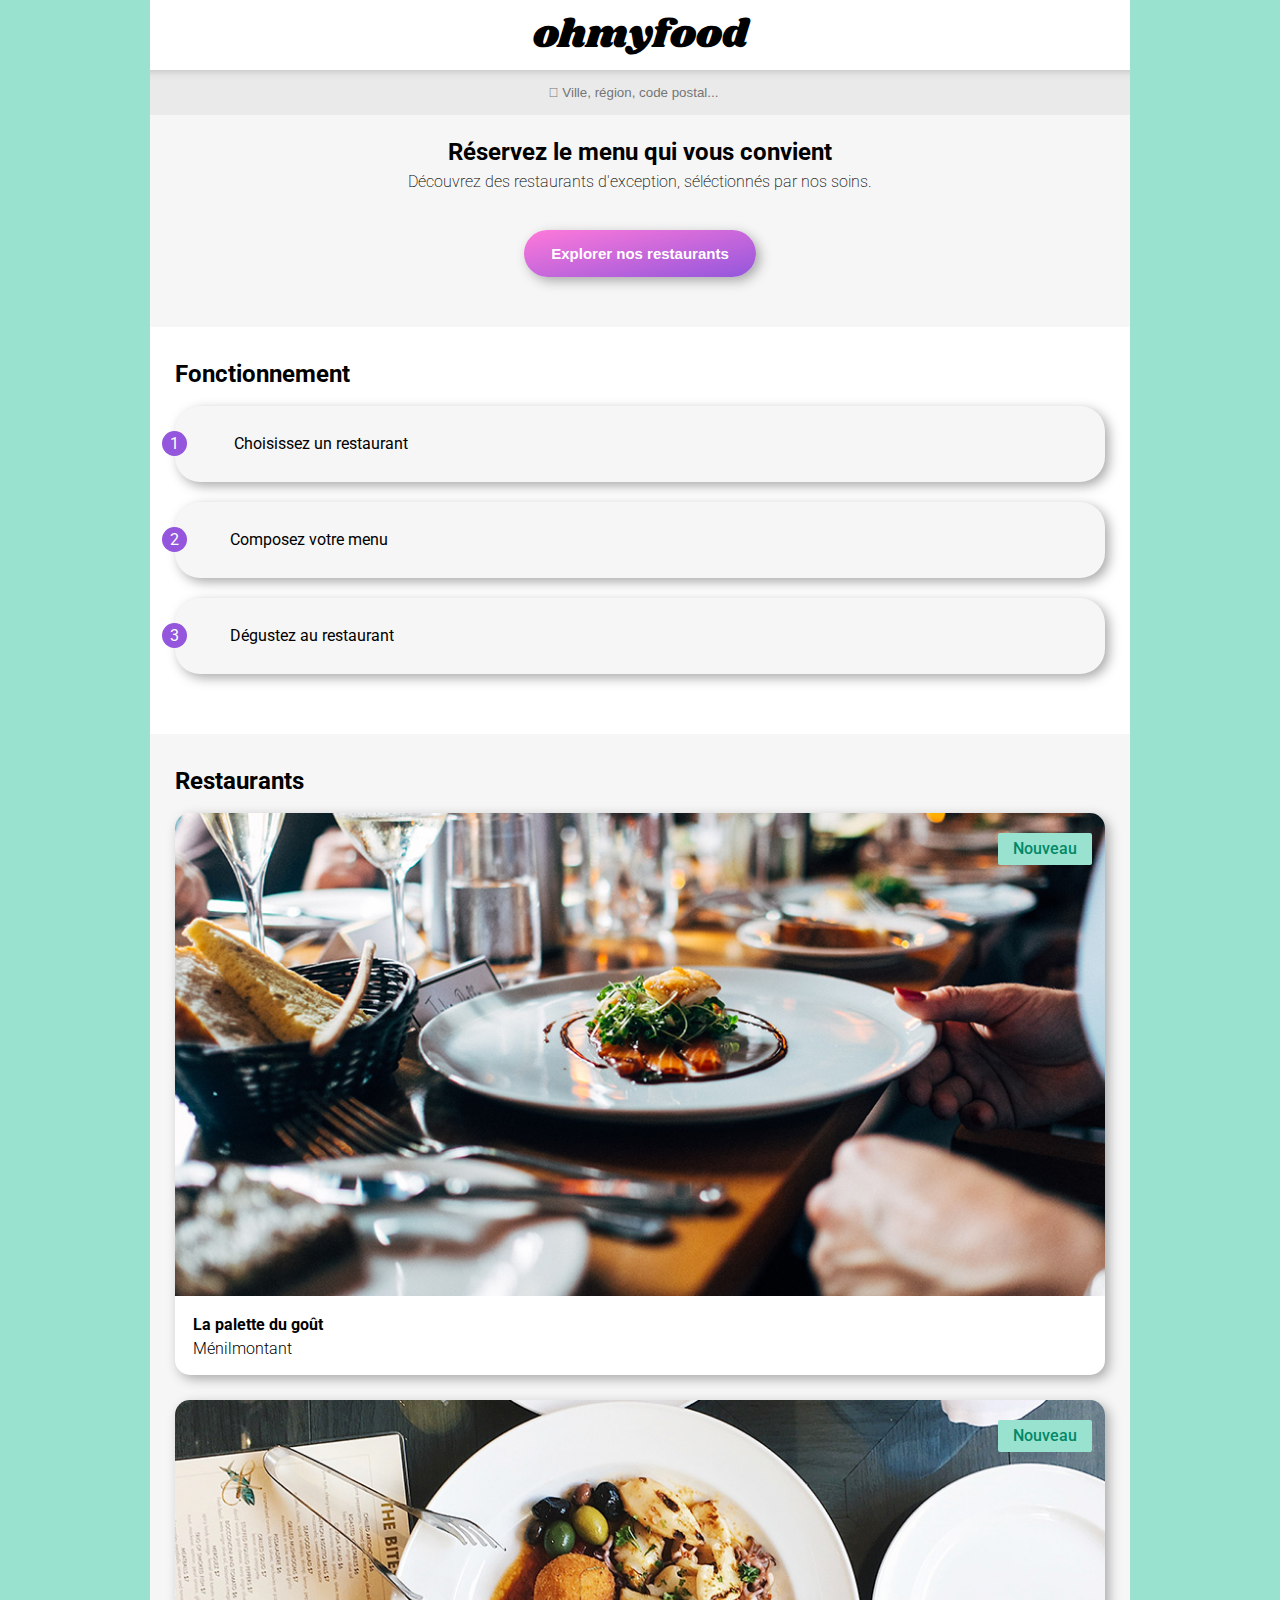
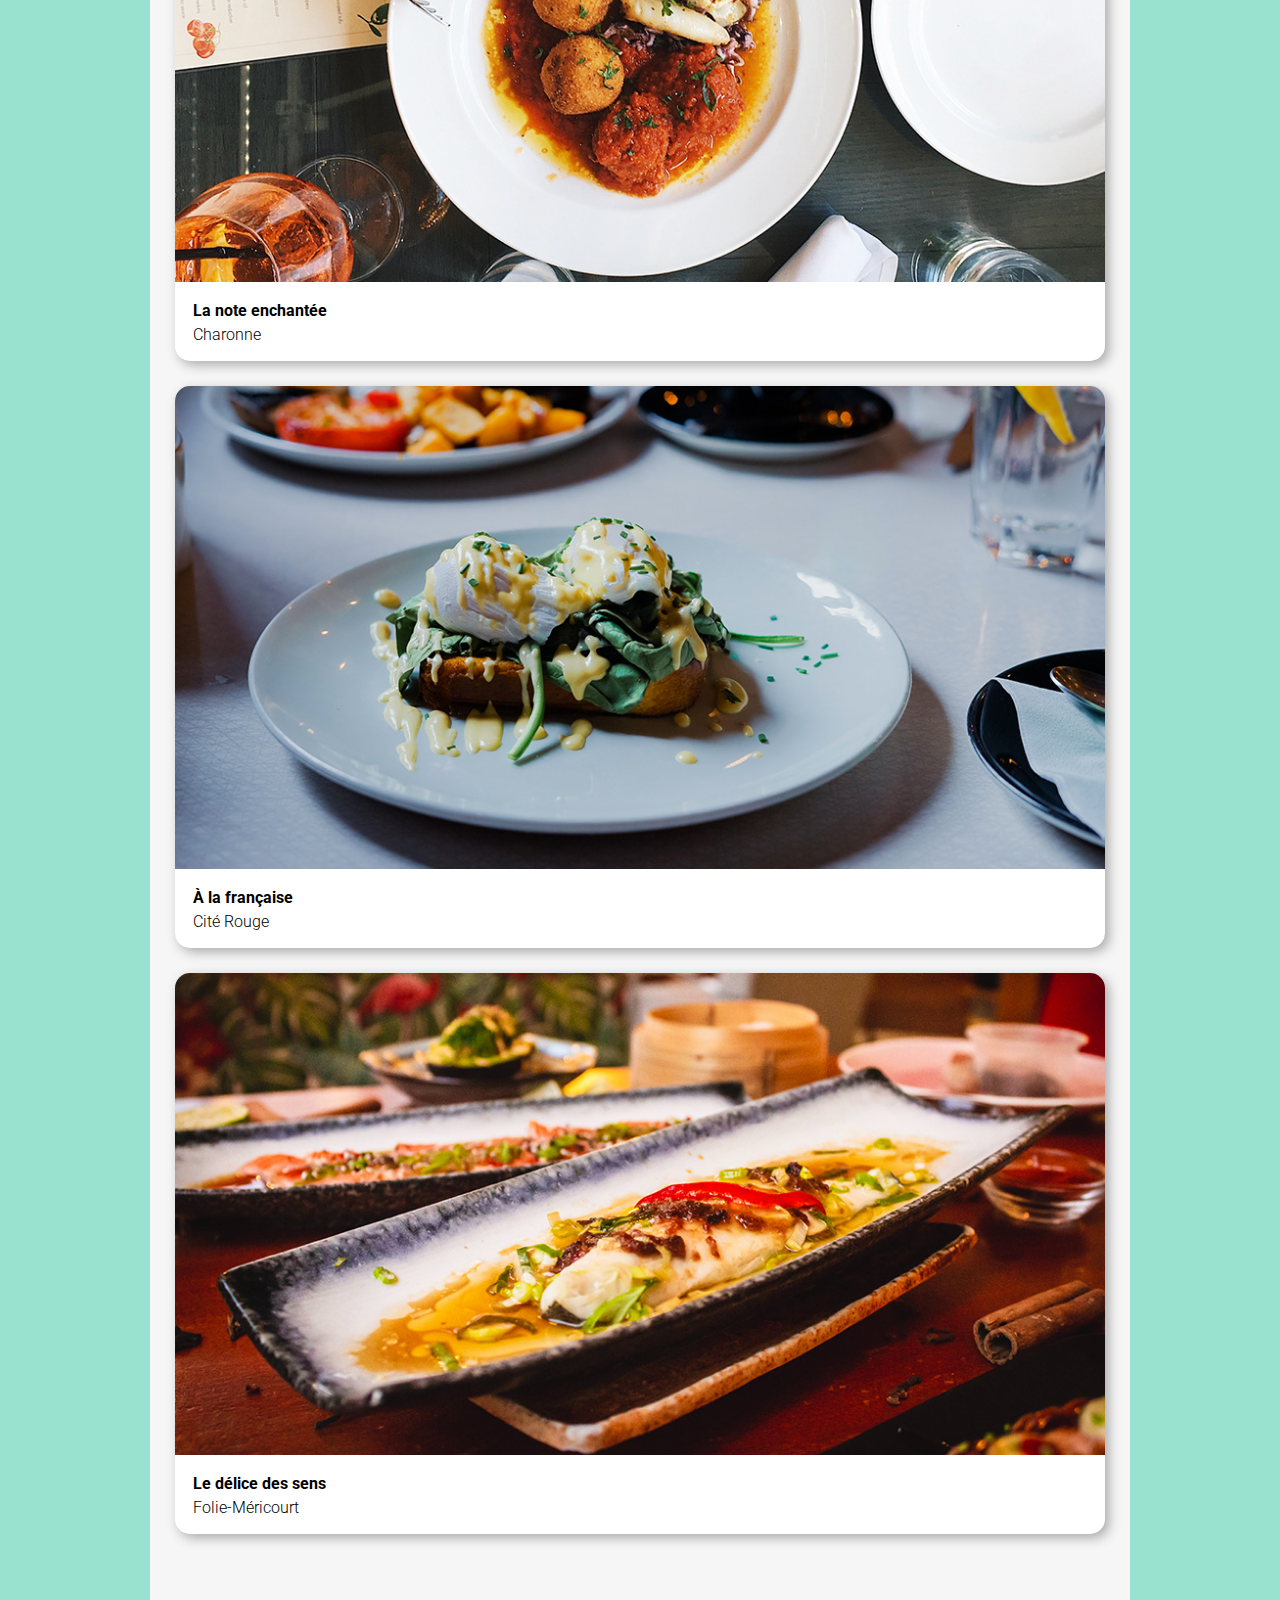
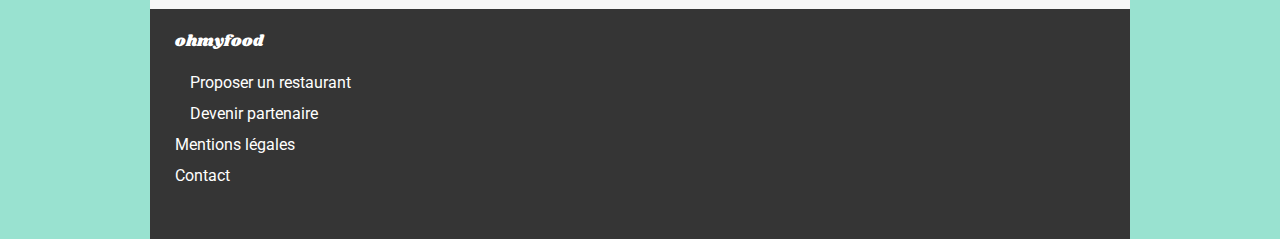
==== index.html @ 33200c00 "2/12/21" ====
<!DOCTYPE html>

<html lang="fr">

<head>
    <meta charset="utf-8" />
    <meta name="viewport" content="width=device-width">

    <title>ohmyfood</title>

    <link rel="stylesheet" href="css/style.css" />
    <link rel="stylesheet" href="css/demo.css" />

    
    <link rel="stylesheet" href="https://use.fontawesome.com/releases/v5.8.1/css/all.css" integrity="sha384-50oBUHEmvpQ+1lW4y57PTFmhCaXp0ML5d60M1M7uH2+nqUivzIebhndOJK28anvf" crossorigin="anonymous">

    <link rel="preconnect" href="https://fonts.googleapis.com">
    <link rel="preconnect" href="https://fonts.gstatic.com" crossorigin>
    <link href="https://fonts.googleapis.com/css2?family=Shrikhand&display=swap" rel="stylesheet">
    <link href="https://fonts.googleapis.com/css2?family=Roboto:ital,wght@0,100;0,300;0,400;0,500;0,700;0,900;1,100;1,300;1,400;1,500;1,700;1,900&family=Shrikhand&display=swap" rel="stylesheet">
</head>

<body>
    <div class="chargement"></div>
    <header>
        <div class="block_titre">
            <h1>ohmyfood</h1>
        </div>
        <div class="input_container">
            <input style="position: relative;
            width: 100%;
            padding-bottom: 15px;
            padding-top: 15px;
            text-align: center;
            border: none;
            background-color: #eaeaea;
            color: #353535;
            outline: 0;
            -webkit-box-shadow: inset 0 12px 13px -20px rgba(0,0,0,0.8);
            -moz-box-shadow: inset 0 12px 16px -20px rgba(0,0,0,0.8);
            box-shadow: inset 0 12px 16px -20px rgba(0,0,0,0.8);"
            class="fas fa-map-marker-alt" type="search" name="search" placeholder="&#xf3c5; Ville, région, code postal...">
        </div>
        <div class="block_resa">
            <h2>Réservez le menu qui vous convient</h2>
            <p>Découvrez des restaurants d'exception, séléctionnés par nos soins.</p>
            <a href="#haut">
                <input type="submit" value="Explorer nos restaurants" class="searchButton">
            </a>
        </div>
    </header>
    <section>
        <h2>Fonctionnement</h2>
        <ul>
            <li> <i class="fas fa-mobile-alt"></i>Choisissez un restaurant</li>
            <li><i class="fas fa-list-ul"></i>Composez votre menu</li>
            <li><i class="fas fa-store"></i>Dégustez au restaurant</li>
        </ul>
    </section>
    <main>
        <div id="haut">
            <h2>Restaurants</h2>
        </div>
        <a href="menu_la_palette_du_gout.html">
            <figure>
                <div class="image">
                    <img src="images/restaurants/la_palette_du_gout.jpg" alt="la palette du goût">
                    <div class="sticker">
                        <p>Nouveau</p>
                    </div>
                </div>
                <figcaption>
                    <div class="nom_resto">
                        <h3>La palette du goût</h3>
                        <p>Ménilmontant</p>
                    </div>
                    <i class="fas fa-heart"></i>
                </figcaption>
            </figure>
        </a>
        <a href="menu_la_note_enchantee.html">
            <figure>
                <div class="image">
                    <img src="images/restaurants/la_note_enchantee.jpg" alt="la noté enchantée">
                    <div class="sticker">
                        <p>Nouveau</p>
                    </div>
                </div>
                <figcaption>
                    <div class="nom_resto">
                        <h3>La note enchantée</h3>
                        <p>Charonne</p>
                    </div>
                    <i class="fas fa-heart"></i>
                </figcaption>
            </figure>
        </a>
        <a href="menu_a_la_francaise.html">
            <figure>
                <img src="images/restaurants/a_la_francaise.jpg" alt="a la francaise">
                <figcaption>
                    <div class="nom_resto">
                        <h3>À la française</h3>
                        <p>Cité Rouge</p>
                    </div>
                    <i class="fas fa-heart"></i>
                </figcaption>
            </figure>
        </a>
        <a href="menu_le_delice_des_sens.html">
            <figure>
                <img src="images/restaurants/le_delice_des_sens.jpg" alt="le délice des sens">
                <figcaption>
                    <div class="nom_resto">
                        <h3>Le délice des sens</h3>
                        <p>Folie-Méricourt</p>
                    </div>
                    <i class="fas fa-heart"></i>
                </figcaption>
            </figure>
        </a>
    </main>
    <footer>
        <h1>ohmyfood</h1>
        <ul>
            <li><a href=""><i class="fas fa-utensils"></i> Proposer un restaurant</a></li>
            <li><a href=""><i class="fas fa-hands-helping"></i> Devenir partenaire</a></li>
            <li><a href="">Mentions légales</a></li>
            <li><a href="mailto:paul.jacobi.edit@gmail.com?subject=ohmyfood&body=on s'est régalé!">Contact</a></li>
        </ul>
    </footer>
</body>
</html>
---- css/style.css ----
html, body, div, span, applet, object, iframe,
h1, h2, h3, h4, h5, h6, p, blockquote, pre,
a, abbr, acronym, address, big, cite, code,
del, dfn, em, img, ins, kbd, q, s, samp,
small, strike, strong, sub, sup, tt, var,
b, u, i, center,
dl, dt, dd, ol, ul, li,
fieldset, form, label, legend,
table, caption, tbody, tfoot, thead, tr, th, td,
article, aside, canvas, details, embed, 
figure, figcaption, footer, header, hgroup, 
menu, nav, output, ruby, section, summary,
time, mark, audio, video {
	margin: 0;
	padding: 0;
	border: 0;
	font-size: 100%;
	font: inherit;
	vertical-align: baseline;
}
/* HTML5 display-role reset for older browsers */
article, aside, details, figcaption, figure, 
footer, header, hgroup, menu, nav, section {
	display: block;
}
body {
	line-height: 1;
}
ol, ul {
	list-style: none;
}
blockquote, q {
	quotes: none;
}
blockquote:before, blockquote:after,
q:before, q:after {
	content: '';
	content: none;
}
table {
	border-collapse: collapse;
	border-spacing: 0;
}

body { 
	background-color: #99E2D0;
	font-family: Roboto;
	margin-left: 150px;
	margin-right: 150px;
}

body header {
	margin-top: 0px;
}

h2 {
	font-family: Roboto;
	font-weight: bold;
}

p {
	font-family: Roboto;
}

header .block_titre {
	font-family: Shrikhand;
	font-size: 40px;
	padding-bottom: 15px;
	background-color: #fff;
	padding-top: 15px;
	display: flex;
	flex-direction: row;
	justify-content: space-around;
	align-items: center;

}

.block_titre i {
	color: #353535;
	font-size: 28px;
}

a {
	text-decoration: none;
	color: black;
}

header .block_resa {
	padding-top: 25px;
	padding-bottom: 25px;
	background-color: #f6f6f6;
}

header .block_resa h2 {
	font-size: 24px;
	padding-bottom: 10px;
}

header .block_resa p {
	font-weight: 200;
	padding-bottom: 15px;
}

.searchButton {
	background-color: #FF79DA;
	background: linear-gradient(to bottom right, #FF79DA, #9356dc);
	border: none;
	border-radius: 25px;
	padding: 15px 27px;
	font-size: 15px;
	color: white;
	box-shadow: 4px 4px 12px #aaa;
	font-weight: bold;
	cursor: pointer;
	margin-top: 25px;
	margin-bottom: 25px;
}

.searchButton:hover {
	filter: brightness(115%);
	box-shadow: 5px 5px 12px rgb(128, 128, 128);
}

section {
	background-color: #fff;
	padding-top: 35px;
	padding-bottom: 40px;
}

section ul {
	list-style-type: none;
	text-align: left;
}

section h2 {
	text-align: left;
	font-size: 24px;
	padding-bottom: 20px;
	margin-left: 25px;
}

section li {
	counter-increment: list;
	margin-bottom: 20px;
	margin-left: 25px;
	margin-right: 25px;
	border-radius: 25px;
	padding-top: 30px;
	padding-bottom: 30px;
	background-color: #f6f6f6;
	font-weight: 400;
	box-shadow: 4px 4px 12px #aaa;
	cursor: pointer;
}

section li i {
	color: #7e7e7e;
	padding-left: 15px;
	padding-right: 20px;
	width: 23px;
	height: auto;
}

section li i:hover {
	color: #9356dc;
}

section li::before {
	content: counter(list);
	border-radius: 50%;
	margin-right: 0.5rem; 
	padding: 0.2rem 0.5rem;
	background: #9356dc;
	border-color: #9356dc;
	color: #fff;
	margin-left: -13px;
}

section li:hover {
	background-color: #f5edff;
}

section li:hover i {
	color: #9356dc;
}

header {
	text-align: center;
	margin-top: 25px;
}

main {
	background-color: #f6f6f6;
	padding-top: 35px;
	padding-bottom: 50px;
}

main h2 {
	text-align: left;
	font-size: 24px;
	padding-bottom: 20px;
	margin-left: 25px;
}

main figure {
	border-radius: 15px;
	background-color: #fff;
	margin-left: 25px;
	margin-right: 25px;
	margin-bottom: 25px;
	max-width: 100%;
	height: auto;
	box-shadow: 4px 4px 12px #aaa;
}

main figure:hover {
	background-color: #f5edff;
}

main img {
	max-width: 100%;
	height: auto;
	border-top-left-radius: 15px;
	border-top-right-radius: 15px;
}

main a {
	text-decoration: none;
}

main figcaption {
	display: flex;
	justify-content: space-between;
	padding: 18px;
}

main h3 {
	color: black;
	font-weight: bold;
	margin-bottom: 8px;
}

main p {
	color: black;
	font-weight: 300;
}

main i {
	font-size: 24px;
	color: #fff;
	-webkit-text-stroke-width: 1px;
	-webkit-text-stroke-color: black;
}

main i:hover {
	color: #9356DC;
	-webkit-text-stroke-width: 1px;
	-webkit-text-stroke-color: #9356DC;
}

main .image {
	position: relative;
}

main .image .sticker {
	z-index: 1;
    position: absolute;
	right: 13px;
	top: 20px;
}

main .image .sticker p {
	background: #99e2d0;
	color: #028867;
	font-weight: 500;
	padding-right: 25px;
	padding: 15px;
	padding-top: 8px;
	padding-bottom: 8px;
	border-radius: 2px;
}

.image_pres img {
	max-width: 100%;
	position: relative;
	z-index: 0;
}

.entrees {
	padding-top: 35px;
	border-top-left-radius: 40px;
	border-top-right-radius: 40px;
	background-color: #fff;
	position: relative;
}

.entrees h2 {
	font-family: Shrikhand;
	font-size: 32px;
}

.block_titre_menu {
	display: flex;
	flex-direction: row;
	justify-content: space-between;
	align-items: center;
	margin-left: 25px;
	margin-right: 40px;
	margin-bottom: 50px;
}

.block_titre_menu i {
	font-size: 24px;
	color: #f6f6f6;
	-webkit-text-stroke-width: 1px;
	-webkit-text-stroke-color: black;
}

.block_titre_menu i:hover {
	color: #9356DC;
	-webkit-text-stroke-width: 1px;
	-webkit-text-stroke-color: #9356DC;
	cursor: pointer;
}

.subtitle p {
	margin-top: 27px;
	margin-left: 25px;
	font-weight: 300;
}

.trait {
	border-bottom: solid #99e2d0 3px;
	padding-top: 5px;
	margin-left: 25px;
	width: 38px;
}

.entrees {
	background-color: #f6f6f6;
	margin-bottom: 50px;
	margin-top: -127px;
}

.plats {
	background-color: #f6f6f6;
	margin-bottom: 50px;
	margin-top: 60px;
}

.desserts {
	background-color: #f6f6f6;
	margin-bottom: 50px;
	margin-top: 60px;
}

.container_cards {
	display: flex;
	flex-direction: column;
	gap: 20px;
	margin-top: 18px;
	margin-left: 25px;
	margin-right: 25px;
}

.entrees figure {
	width: 100%;
	padding-right: 20px;
}

.plats figure {
	width: 100%;
	padding-right: 20px;
}

.desserts figure {
	width: 100%;
	padding-right: 20px;
}

.card {
	display: flex;
	flex-direction: row;
	justify-content: space-between;
	align-items: center;
	background-color: #fff;
	padding-left: 15px;
	border-radius: 15px;
	box-shadow: 4px 4px 12px #aaa;
	min-width: 0;
}

figure .nom {
	font-weight: bold;
	margin-bottom: 9px;
	padding-top: 14px;
	overflow: hidden;
     white-space: nowrap;
     text-overflow: ellipsis;
}

figure .description {
	font-weight: 300;
	padding-bottom: 14px;
	overflow: hidden;
    white-space: nowrap;
    text-overflow: ellipsis;
}

.checkbox {
	padding-left: 25px;
	padding-right: 25px;
	padding-top: 23px;
	padding-bottom: 23px;
	background-color: #99e2d0;
	border-bottom-right-radius: 15px;
	border-top-right-radius: 15px;
	display: none;
	animation: scaleIn 0.3s linear 0s normal forwards;
}

figure .prix {
	font-weight: bold;
}

figure .figdown {
	display: flex;
	flex-direction: row;
	justify-content: space-between;
}

@keyframes LoadCard {
	0% {
		transform: translateY(150px);
	}
  
	100% {
		transform: translateY(0);
	}
}

@keyframes aPPear {
	0% {
		opacity: 0;
	}
  
	100% {
		opacity: 1;
	}
}

.load_1 {
	animation: LoadCard 1.3s ease 0s 1 normal forwards,
	aPPear 2.3s ease-in 0s 1 normal forwards;
}

.load_2 {
    animation: LoadCard 1.3s ease 0.2s 1 normal forwards,
	aPPear 2.5s ease-in 0s 1 normal forwards;
}

.load_3 {
    animation: LoadCard 1.3s ease 0.4s 1 normal forwards,
	aPPear 2.7s ease-in 0s 1 normal forwards;
}

.load_4 {
	animation: LoadCard 1.3s ease 0.6s 1 normal forwards,
	aPPear 2.9s ease-in 0s 1 normal forwards;
}

.load_5 {
	animation: LoadCard 1.3s ease 0.8s 1 normal forwards,
	aPPear 3.1s ease-in 0s 1 normal forwards;
}

.load_6 {
	animation: LoadCard 1.3s ease 1s 1 normal forwards,
	aPPear 3.3s ease-in 0s 1 normal forwards;
}

.load_7 {
	animation: LoadCard 1.3s ease 1.2s 1 normal forwards,
	aPPear 3.5s ease-in 0s 1 normal forwards;
}

.load_8 {
	animation: LoadCard 1.3s ease 1.4s 1 normal forwards,
	aPPear 3.7s ease-in 0s 1 normal forwards;
}

.load_9 {
	animation: LoadCard 1.3s ease 1.6s 1 normal forwards,
	aPPear 3.9s ease-in 0s 1 normal forwards;
}

.load_10 {
	animation: LoadCard 1.3s ease 1.8s 1 normal forwards,
	aPPear 4.1s ease-in 0s 1 normal forwards;
}

.load_11 {
	animation: LoadCard 1.3s ease 2s 1 normal forwards,
	aPPear 4.3s ease-in 0s 1 normal forwards;
}

.load_12 {
	animation: LoadCard 1.3s ease 2.2s 1 normal forwards,
	aPPear 4.5s ease-in 0s 1 normal forwards;
}

.load_13 {
	animation: LoadCard 1.3s ease 2.4s 1 normal forwards,
	aPPear 4.7s ease-in 0s 1 normal forwards;
}

.card:hover {
	cursor: pointer;
}

.card:hover .checkbox {
	display: block;
}


@keyframes scaleIn {
	0% {
	  transform: scaleX(0);
	  transform-origin: 100% 100%;
	}
  
	100% {
	  transform: scaleX(1);
	  transform-origin: 100% 100%;
	}
}

.checkbox i {
	color: #fff;
	font-size: 23px;
	animation: roTate 0.3s linear 0s 1 normal forwards;
}

@keyframes roTate {
	0% {
	  transform: rotate(0);
	}
  
	100% {
	  transform: rotate(360deg);
	}
  }

.order {
	display: flex;
	justify-content: center;
	margin-bottom: 60px;

}

footer {
	padding-top: 25px;
	padding-bottom: 40px;
	background-color: #353535;
	color: white;
	margin-bottom: -50px;
}

footer h1 {
	font-family: Shrikhand;
	text-align: left;
	margin-left: 25px;
	padding-bottom: 25px;
}

footer ul {
	list-style-type: none;
	text-align: left;
	margin-left: 25px;	
}

footer li {
	margin-bottom: 15px;
}

footer a {
	text-decoration: none;
	color: white;
}

footer i {
	padding-right: 15px;
}
---- css/demo.css ----
.chargement {
    border: 10px solid #f3f3f3;
    border-top: 10px solid #9356DC;
    border-bottom: 10px solid #9356DC;
    border-left: 10px solid #FF79DA;
    border-right: 10px solid #FF79DA;
    border-radius: 50%;
    width: 100px;
    height:100px;
    margin: auto;
    position: absolute;
    top: 0;
    left: 0;
    right: 0;
    bottom: 0;
    animation: spin 1.5s linear infinite;
    cursor: pointer;
	z-index: -1;
}

@keyframes spin {
    0% {
        transform: rotate(0deg);
    }
    100% {
        transform: rotate(360deg)
    }
}

header {
	animation: demoSpinner 3s;
	animation-timing-function: steps(1, jump-end);
}

section {
	animation: demoSpinner 3s;
	animation-timing-function: steps(1, jump-end);
}

main {
	animation: demoSpinner 3s;
	animation-timing-function: steps(1, jump-end);
}

footer {
	animation: demoSpinner 3s;
	animation-timing-function: steps(1, jump-end);
}

@keyframes demoSpinner {
	0% {
		opacity: 0;
	}

	100% {
		opacity: 1;
	}
}
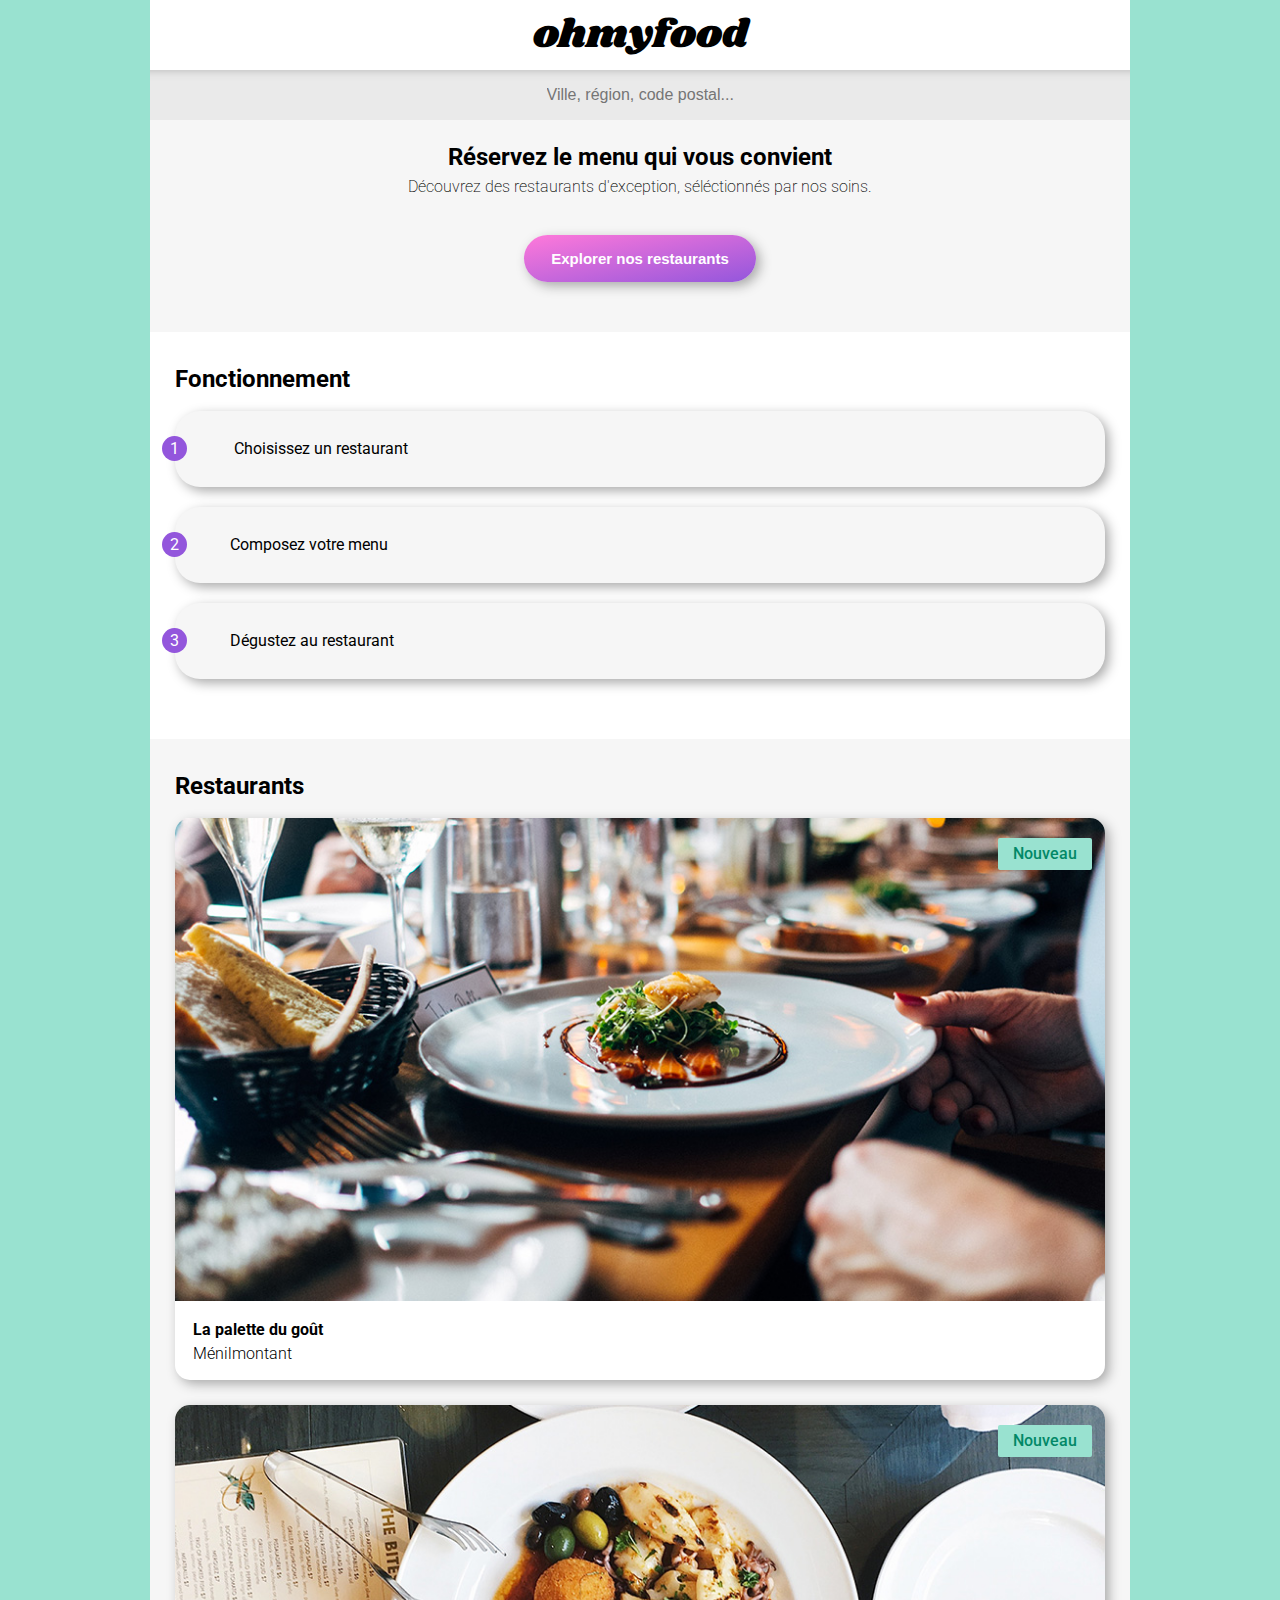
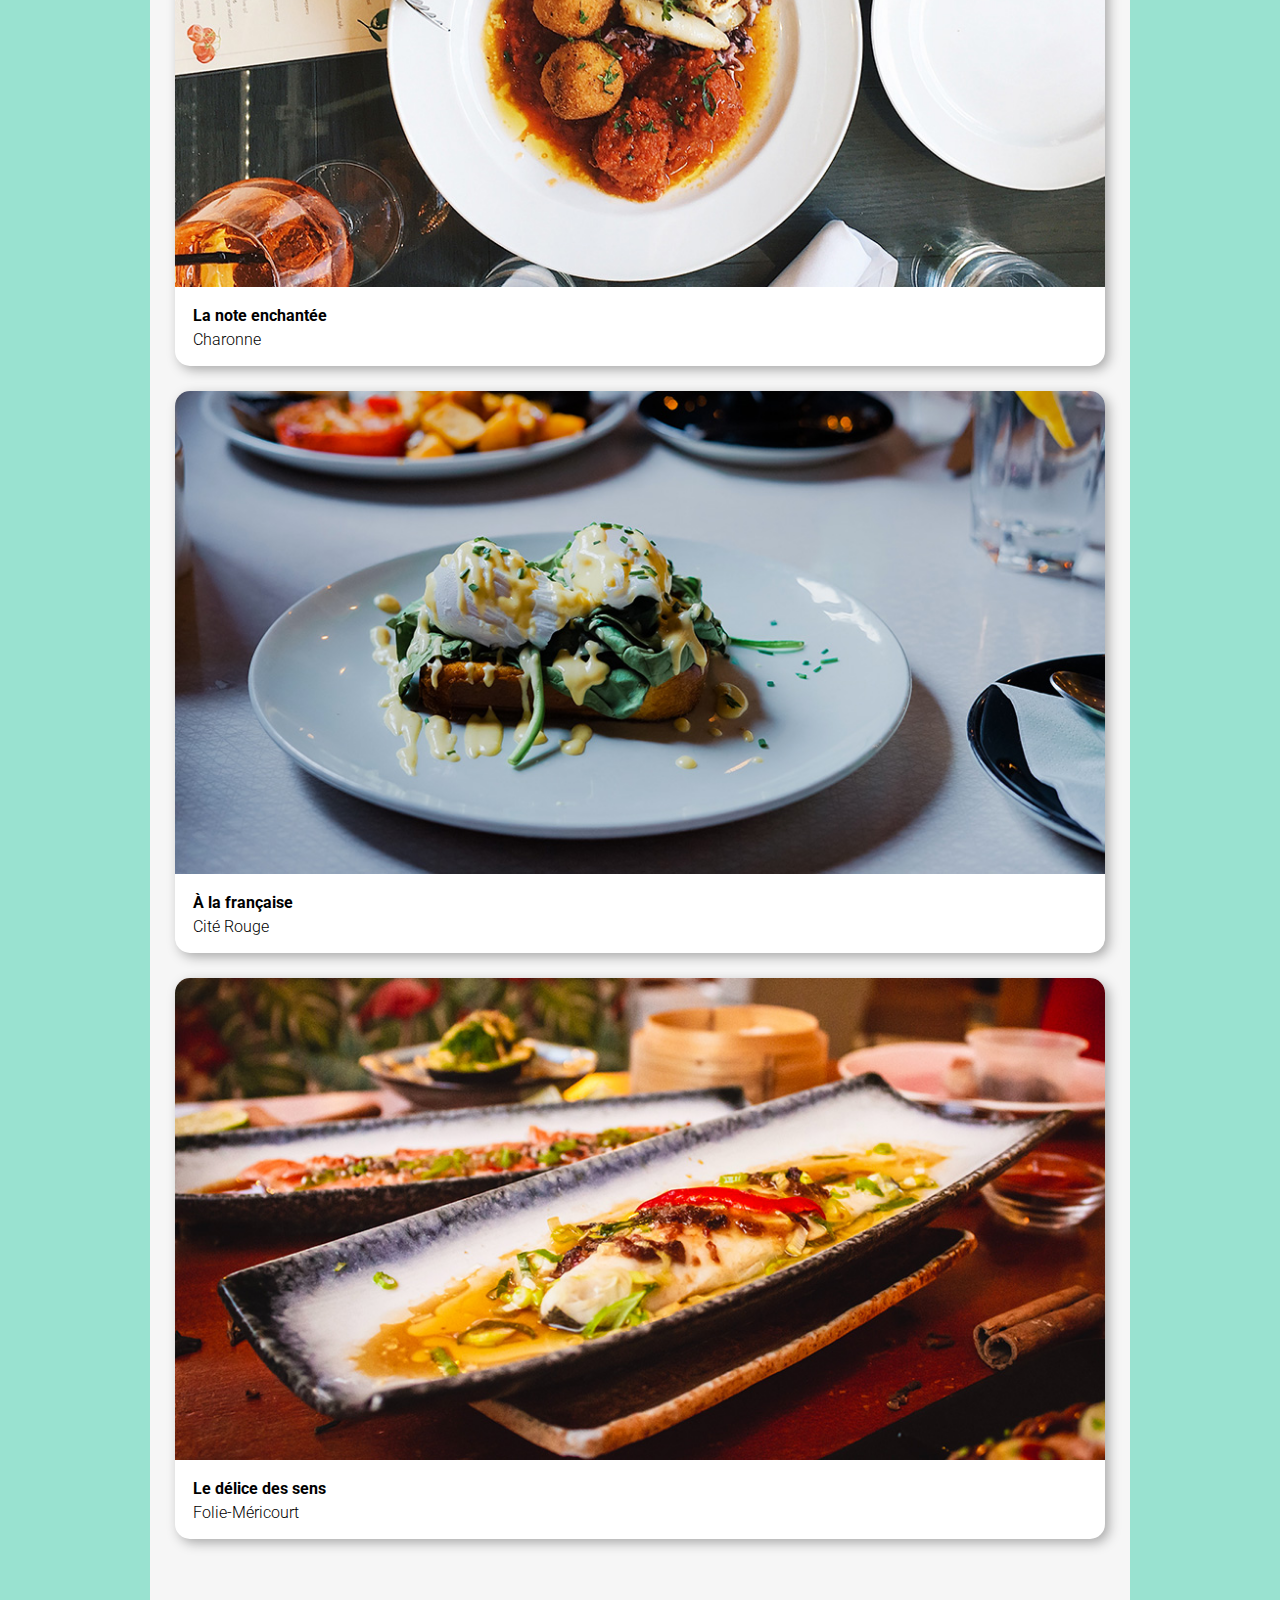
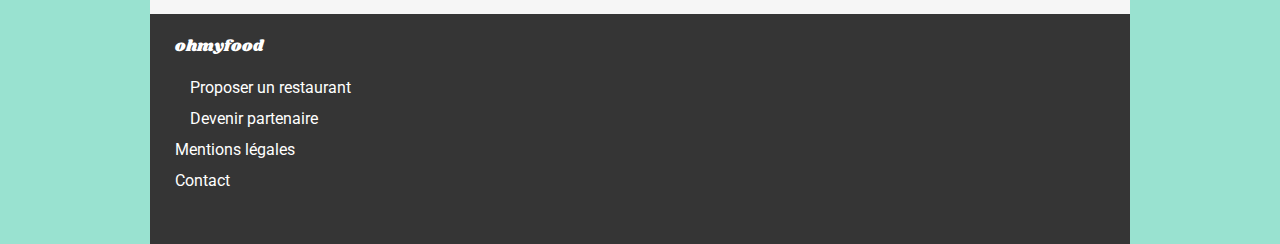
==== commit ed2d070f: "3/12/21" ====
--- a/index.html
+++ b/index.html
@@ -10,8 +10,9 @@
 
     <link rel="stylesheet" href="css/style.css" />
     <link rel="stylesheet" href="css/demo.css" />
+    <link rel="stylesheet" href="css/tablette.css" />
+    <link rel="stylesheet" href="css/phone.css" />
 
-    
     <link rel="stylesheet" href="https://use.fontawesome.com/releases/v5.8.1/css/all.css" integrity="sha384-50oBUHEmvpQ+1lW4y57PTFmhCaXp0ML5d60M1M7uH2+nqUivzIebhndOJK28anvf" crossorigin="anonymous">
 
     <link rel="preconnect" href="https://fonts.googleapis.com">
@@ -26,21 +27,14 @@
         <div class="block_titre">
             <h1>ohmyfood</h1>
         </div>
+<!-- bloc-0:recherche avec icone pb de police -->
         <div class="input_container">
-            <input style="position: relative;
-            width: 100%;
-            padding-bottom: 15px;
-            padding-top: 15px;
-            text-align: center;
-            border: none;
-            background-color: #eaeaea;
-            color: #353535;
-            outline: 0;
-            -webkit-box-shadow: inset 0 12px 13px -20px rgba(0,0,0,0.8);
-            -moz-box-shadow: inset 0 12px 16px -20px rgba(0,0,0,0.8);
-            box-shadow: inset 0 12px 16px -20px rgba(0,0,0,0.8);"
-            class="fas fa-map-marker-alt" type="search" name="search" placeholder="&#xf3c5; Ville, région, code postal...">
+            <input class="searchbar" type="search" name="search" placeholder="Ville, région, code postal...">
+            <div class="map">
+                <i class="fas fa-map-marker-alt"></i>
+            </div>
         </div>
+<!-- bloc-0 END -->
         <div class="block_resa">
             <h2>Réservez le menu qui vous convient</h2>
             <p>Découvrez des restaurants d'exception, séléctionnés par nos soins.</p>
@@ -61,6 +55,7 @@
         <div id="haut">
             <h2>Restaurants</h2>
         </div>
+<!-- bloc-1:card restaurant -->
         <a href="menu_la_palette_du_gout.html">
             <figure>
                 <div class="image">
@@ -78,6 +73,7 @@
                 </figcaption>
             </figure>
         </a>
+<!-- bloc-1 END -->
         <a href="menu_la_note_enchantee.html">
             <figure>
                 <div class="image">
@@ -126,7 +122,7 @@
             <li><a href=""><i class="fas fa-utensils"></i> Proposer un restaurant</a></li>
             <li><a href=""><i class="fas fa-hands-helping"></i> Devenir partenaire</a></li>
             <li><a href="">Mentions légales</a></li>
-            <li><a href="mailto:paul.jacobi.edit@gmail.com?subject=ohmyfood&body=on s'est régalé!">Contact</a></li>
+            <li><a href="mailto:paul.jacobi.edit@gmail.com?subject=ohmyfood&body=yeah!">Contact</a></li>
         </ul>
     </footer>
 </body>
--- a/css/style.css
+++ b/css/style.css
@@ -85,6 +85,36 @@
 	color: black;
 }
 
+.input_container {
+    display: flex;
+	flex-direction: row-reverse;
+	justify-content: center;
+	align-items: baseline;
+	gap: 20px;
+	width: 100%;
+    padding-bottom: 15px;
+    padding-top: 15px;
+    text-align: center;
+    border: none;
+    background-color: #eaeaea;
+    color: #353535;
+    outline: 0;
+    -webkit-box-shadow: inset 0 12px 13px -20px rgba(0,0,0,0.8);
+    -moz-box-shadow: inset 0 12px 16px -20px rgba(0,0,0,0.8);
+    box-shadow: inset 0 12px 16px -20px rgba(0,0,0,0.8);
+}
+
+.searchbar {
+	border: none;
+	font-size: 16px;
+	color: #353535;
+	background-color: #eaeaea;
+}
+            
+.map i {
+	color: #353535;
+}
+
 header .block_resa {
 	padding-top: 25px;
 	padding-bottom: 25px;
@@ -338,20 +368,18 @@
 
 .entrees {
 	background-color: #f6f6f6;
-	margin-bottom: 50px;
 	margin-top: -127px;
 }
 
 .plats {
 	background-color: #f6f6f6;
-	margin-bottom: 50px;
-	margin-top: 60px;
+	padding-top: 50px;
 }
 
 .desserts {
 	background-color: #f6f6f6;
-	margin-bottom: 50px;
-	margin-top: 60px;
+	padding-top: 50px;
+	padding-bottom: 50px;
 }
 
 .container_cards {
@@ -376,6 +404,10 @@
 .desserts figure {
 	width: 100%;
 	padding-right: 20px;
+}
+
+.container_cards {
+	background-color: #f6f6f6;
 }
 
 .card {
@@ -394,17 +426,19 @@
 	font-weight: bold;
 	margin-bottom: 9px;
 	padding-top: 14px;
+	display: -webkit-box;
+	-webkit-line-clamp: 1;
+	-webkit-box-orient: vertical;  
 	overflow: hidden;
-     white-space: nowrap;
-     text-overflow: ellipsis;
 }
 
 figure .description {
 	font-weight: 300;
-	padding-bottom: 14px;
+	margin-bottom: 14px;
+	display: -webkit-box;
+	-webkit-line-clamp: 1;
+	-webkit-box-orient: vertical;  
 	overflow: hidden;
-    white-space: nowrap;
-    text-overflow: ellipsis;
 }
 
 .checkbox {
@@ -451,67 +485,67 @@
 
 .load_1 {
 	animation: LoadCard 1.3s ease 0s 1 normal forwards,
-	aPPear 2.3s ease-in 0s 1 normal forwards;
+	aPPear 2.5s ease-in 0s 1 normal forwards;
 }
 
 .load_2 {
     animation: LoadCard 1.3s ease 0.2s 1 normal forwards,
-	aPPear 2.5s ease-in 0s 1 normal forwards;
+	aPPear 2.7s ease-in 0s 1 normal forwards;
 }
 
 .load_3 {
     animation: LoadCard 1.3s ease 0.4s 1 normal forwards,
-	aPPear 2.7s ease-in 0s 1 normal forwards;
+	aPPear 2.9s ease-in 0s 1 normal forwards;
 }
 
 .load_4 {
 	animation: LoadCard 1.3s ease 0.6s 1 normal forwards,
-	aPPear 2.9s ease-in 0s 1 normal forwards;
+	aPPear 3.1s ease-in 0s 1 normal forwards;
 }
 
 .load_5 {
 	animation: LoadCard 1.3s ease 0.8s 1 normal forwards,
-	aPPear 3.1s ease-in 0s 1 normal forwards;
+	aPPear 3.3s ease-in 0s 1 normal forwards;
 }
 
 .load_6 {
 	animation: LoadCard 1.3s ease 1s 1 normal forwards,
-	aPPear 3.3s ease-in 0s 1 normal forwards;
+	aPPear 3.5s ease-in 0s 1 normal forwards;
 }
 
 .load_7 {
 	animation: LoadCard 1.3s ease 1.2s 1 normal forwards,
-	aPPear 3.5s ease-in 0s 1 normal forwards;
+	aPPear 3.7s ease-in 0s 1 normal forwards;
 }
 
 .load_8 {
 	animation: LoadCard 1.3s ease 1.4s 1 normal forwards,
-	aPPear 3.7s ease-in 0s 1 normal forwards;
+	aPPear 3.9s ease-in 0s 1 normal forwards;
 }
 
 .load_9 {
 	animation: LoadCard 1.3s ease 1.6s 1 normal forwards,
-	aPPear 3.9s ease-in 0s 1 normal forwards;
+	aPPear 5.0s ease-in 0s 1 normal forwards;
 }
 
 .load_10 {
 	animation: LoadCard 1.3s ease 1.8s 1 normal forwards,
-	aPPear 4.1s ease-in 0s 1 normal forwards;
+	aPPear 5.2s ease-in 0s 1 normal forwards;
 }
 
 .load_11 {
 	animation: LoadCard 1.3s ease 2s 1 normal forwards,
-	aPPear 4.3s ease-in 0s 1 normal forwards;
+	aPPear 5.4s ease-in 0s 1 normal forwards;
 }
 
 .load_12 {
 	animation: LoadCard 1.3s ease 2.2s 1 normal forwards,
-	aPPear 4.5s ease-in 0s 1 normal forwards;
+	aPPear 5.6s ease-in 0s 1 normal forwards;
 }
 
 .load_13 {
 	animation: LoadCard 1.3s ease 2.4s 1 normal forwards,
-	aPPear 4.7s ease-in 0s 1 normal forwards;
+	aPPear 5.8s ease-in 0s 1 normal forwards;
 }
 
 .card:hover {
@@ -554,8 +588,8 @@
 .order {
 	display: flex;
 	justify-content: center;
-	margin-bottom: 60px;
-
+	background-color: #f6f6f6;
+	padding-bottom: 45px;
 }
 
 footer {
--- a/css/tablette.css
+++ b/css/tablette.css
@@ -0,0 +1,6 @@
+@media screen and (max-width: 992px) {
+    body {
+        margin-left: 0;
+        margin-right: 0;
+    }
+}--- a/css/phone.css
+++ b/css/phone.css
@@ -0,0 +1,6 @@
+@media screen and (max-width: 767px) {
+    body {
+        margin-left: 0;
+        margin-right: 0;
+    }
+}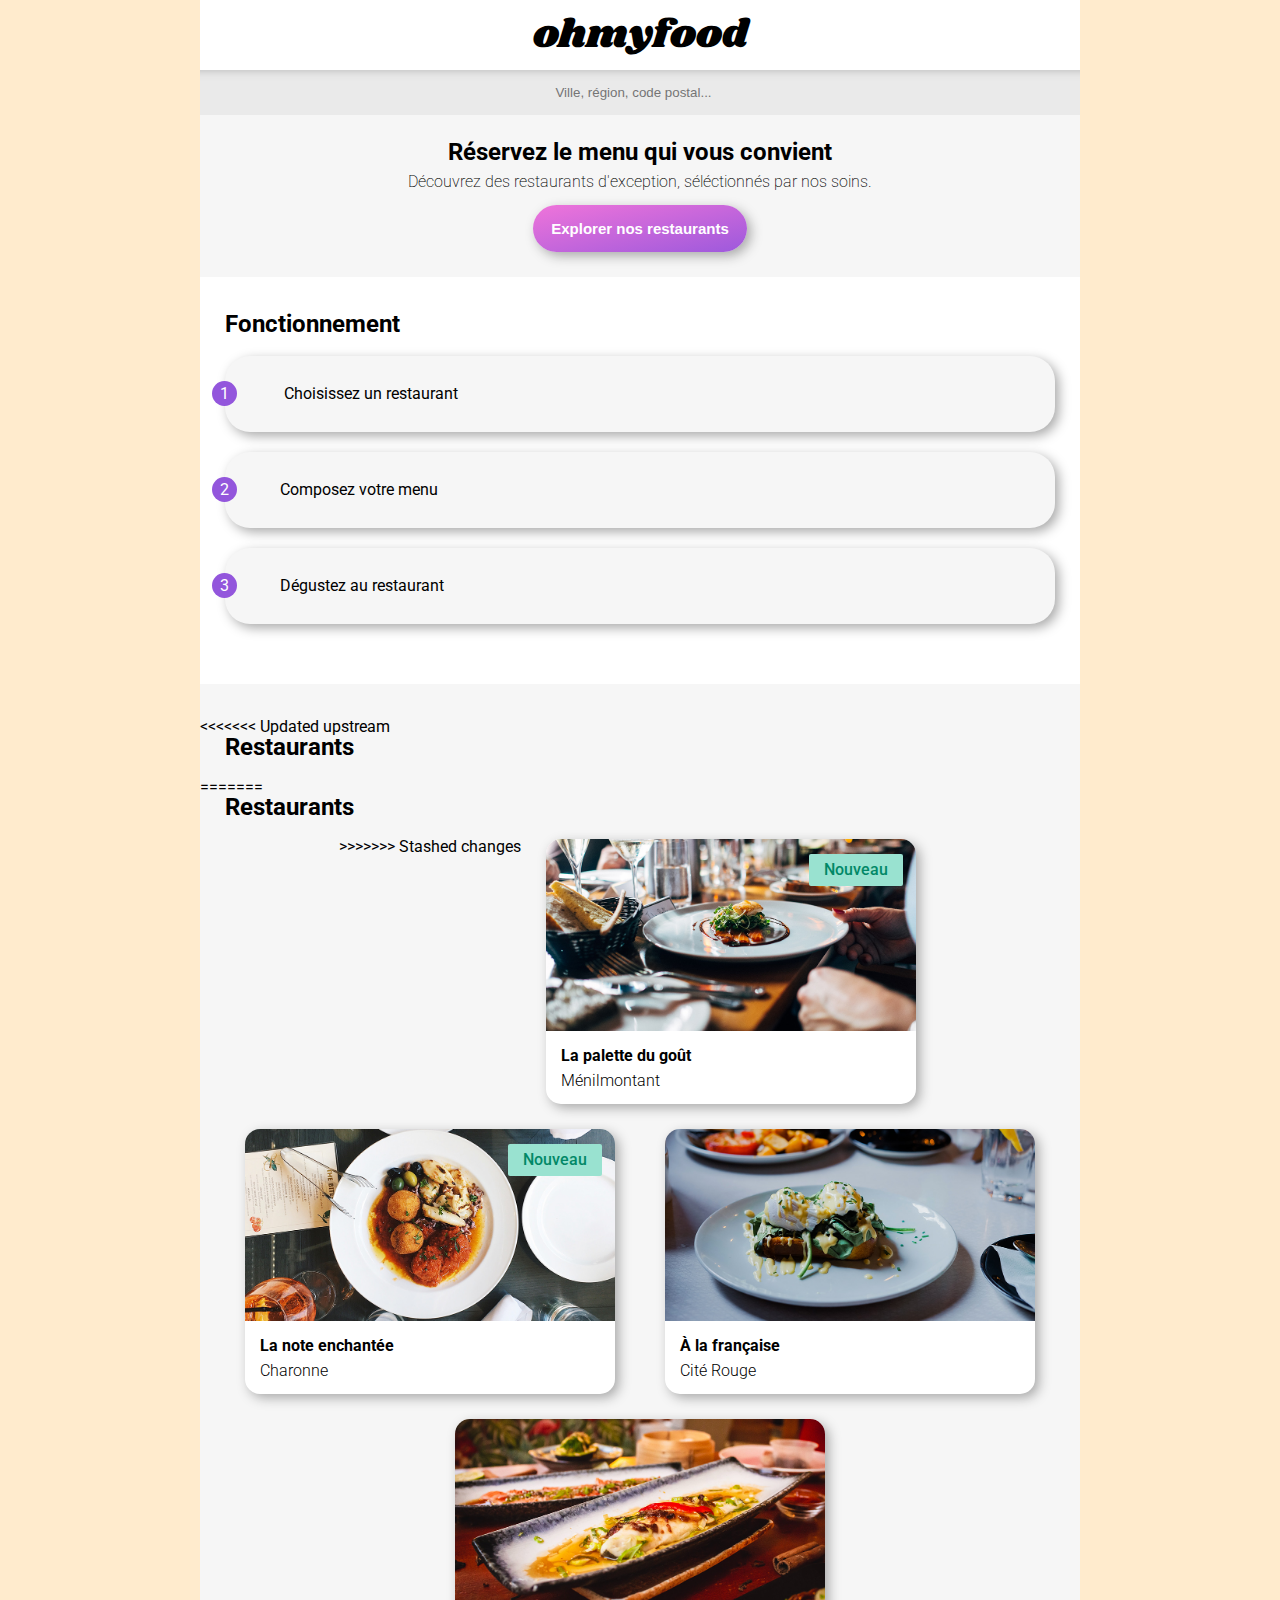
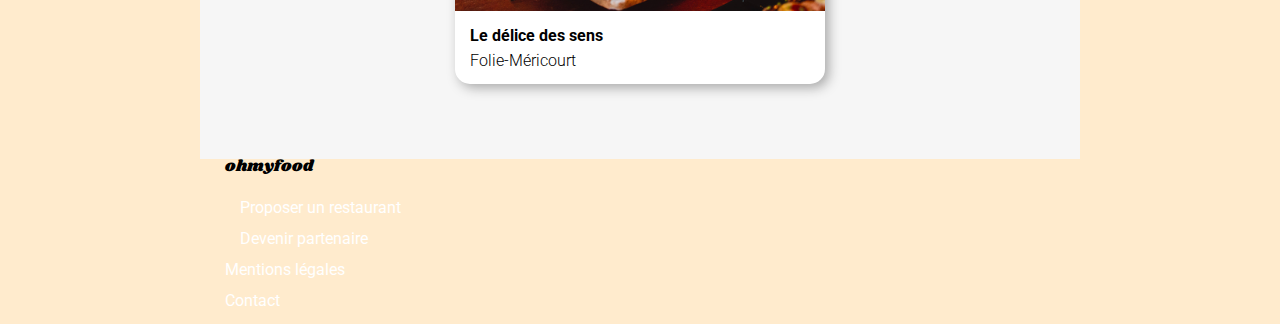
==== commit b3abef18: "merde" ====
--- a/index.html
+++ b/index.html
@@ -4,15 +4,11 @@
 
 <head>
     <meta charset="utf-8" />
-    <meta name="viewport" content="width=device-width">
 
     <title>ohmyfood</title>
 
     <link rel="stylesheet" href="css/style.css" />
-    <link rel="stylesheet" href="css/demo.css" />
-    <link rel="stylesheet" href="css/tablette.css" />
-    <link rel="stylesheet" href="css/phone.css" />
-
+    
     <link rel="stylesheet" href="https://use.fontawesome.com/releases/v5.8.1/css/all.css" integrity="sha384-50oBUHEmvpQ+1lW4y57PTFmhCaXp0ML5d60M1M7uH2+nqUivzIebhndOJK28anvf" crossorigin="anonymous">
 
     <link rel="preconnect" href="https://fonts.googleapis.com">
@@ -21,28 +17,23 @@
     <link href="https://fonts.googleapis.com/css2?family=Roboto:ital,wght@0,100;0,300;0,400;0,500;0,700;0,900;1,100;1,300;1,400;1,500;1,700;1,900&family=Shrikhand&display=swap" rel="stylesheet">
 </head>
 
+
 <body>
-    <div class="chargement"></div>
     <header>
         <div class="block_titre">
             <h1>ohmyfood</h1>
         </div>
-<!-- bloc-0:recherche avec icone pb de police -->
         <div class="input_container">
-            <input class="searchbar" type="search" name="search" placeholder="Ville, région, code postal...">
-            <div class="map">
-                <i class="fas fa-map-marker-alt"></i>
-            </div>
+            <input class="searchBox" type="search" name="search" placeholder="Ville, région, code postal...">
+            <i class="fas fa-map-marker-alt"></i>
         </div>
-<!-- bloc-0 END -->
         <div class="block_resa">
             <h2>Réservez le menu qui vous convient</h2>
             <p>Découvrez des restaurants d'exception, séléctionnés par nos soins.</p>
-            <a href="#haut">
-                <input type="submit" value="Explorer nos restaurants" class="searchButton">
-            </a>
+            <input type="submit" value="Explorer nos restaurants" class="searchButton">
         </div>
     </header>
+    
     <section>
         <h2>Fonctionnement</h2>
         <ul>
@@ -51,11 +42,17 @@
             <li><i class="fas fa-store"></i>Dégustez au restaurant</li>
         </ul>
     </section>
+
     <main>
+<<<<<<< Updated upstream
+        <h2>Restaurants</h2>
+=======
         <div id="haut">
             <h2>Restaurants</h2>
         </div>
+        <div class="desktop">
 <!-- bloc-1:card restaurant -->
+>>>>>>> Stashed changes
         <a href="menu_la_palette_du_gout.html">
             <figure>
                 <div class="image">
@@ -65,15 +62,12 @@
                     </div>
                 </div>
                 <figcaption>
-                    <div class="nom_resto">
-                        <h3>La palette du goût</h3>
-                        <p>Ménilmontant</p>
-                    </div>
-                    <i class="fas fa-heart"></i>
+                    <h3>La palette du goût</h3>
+                    <i class="far fa-heart"></i>
+                    <p>Ménilmontant</p>
                 </figcaption>
             </figure>
         </a>
-<!-- bloc-1 END -->
         <a href="menu_la_note_enchantee.html">
             <figure>
                 <div class="image">
@@ -83,11 +77,9 @@
                     </div>
                 </div>
                 <figcaption>
-                    <div class="nom_resto">
-                        <h3>La note enchantée</h3>
-                        <p>Charonne</p>
-                    </div>
-                    <i class="fas fa-heart"></i>
+                    <h3>La note enchantée</h3>
+                    <i class="far fa-heart"></i>
+                    <p>Charonne</p>
                 </figcaption>
             </figure>
         </a>
@@ -95,11 +87,9 @@
             <figure>
                 <img src="images/restaurants/a_la_francaise.jpg" alt="a la francaise">
                 <figcaption>
-                    <div class="nom_resto">
-                        <h3>À la française</h3>
-                        <p>Cité Rouge</p>
-                    </div>
-                    <i class="fas fa-heart"></i>
+                    <h3>À la française</h3>
+                    <i class="far fa-heart"></i>
+                    <p>Cité Rouge</p>
                 </figcaption>
             </figure>
         </a>
@@ -107,23 +97,24 @@
             <figure>
                 <img src="images/restaurants/le_delice_des_sens.jpg" alt="le délice des sens">
                 <figcaption>
-                    <div class="nom_resto">
-                        <h3>Le délice des sens</h3>
-                        <p>Folie-Méricourt</p>
-                    </div>
-                    <i class="fas fa-heart"></i>
+                    <h3>Le délice des sens</h3>
+                    <i class="far fa-heart"></i>
+                    <p>Folie-Méricourt</p>
                 </figcaption>
             </figure>
         </a>
+        </div>
     </main>
-    <footer>
-        <h1>ohmyfood</h1>
-        <ul>
-            <li><a href=""><i class="fas fa-utensils"></i> Proposer un restaurant</a></li>
-            <li><a href=""><i class="fas fa-hands-helping"></i> Devenir partenaire</a></li>
-            <li><a href="">Mentions légales</a></li>
-            <li><a href="mailto:paul.jacobi.edit@gmail.com?subject=ohmyfood&body=yeah!">Contact</a></li>
-        </ul>
-    </footer>
 </body>
-</html>
+
+<footer>
+    <h1>ohmyfood</h1>
+    <ul>
+        <li><a href=""><i class="fas fa-utensils"></i> Proposer un restaurant</a></li>
+        <li><a href=""><i class="fas fa-hands-helping"></i> Devenir partenaire</a></li>
+        <li><a href="">Mentions légales</a></li>
+        <li><a href="">Contact</a></li>
+    </ul>
+</footer>
+
+
--- a/css/style.css
+++ b/css/style.css
@@ -43,15 +43,16 @@
 }
 
 body { 
-	background-color: #99E2D0;
+	background-color: blanchedalmond;
 	font-family: Roboto;
-	margin-left: 150px;
-	margin-right: 150px;
+	margin-left: 200px;
+	margin-right: 200px;
 }
 
 body header {
 	margin-top: 0px;
 }
+
 
 h2 {
 	font-family: Roboto;
@@ -68,14 +69,23 @@
 	padding-bottom: 15px;
 	background-color: #fff;
 	padding-top: 15px;
+<<<<<<< Updated upstream
+}
+
+.block_titre h1 {
+	position: relative;
+=======
 	display: flex;
 	flex-direction: row;
 	justify-content: space-around;
 	align-items: center;
-
+>>>>>>> Stashed changes
 }
 
 .block_titre i {
+	position: absolute;
+	left: 260px;
+	bottom: 395px;
 	color: #353535;
 	font-size: 28px;
 }
@@ -85,33 +95,26 @@
 	color: black;
 }
 
-.input_container {
-    display: flex;
-	flex-direction: row-reverse;
-	justify-content: center;
-	align-items: baseline;
-	gap: 20px;
+header .searchBox {
+	position: relative;
 	width: 100%;
-    padding-bottom: 15px;
-    padding-top: 15px;
-    text-align: center;
-    border: none;
-    background-color: #eaeaea;
-    color: #353535;
-    outline: 0;
-    -webkit-box-shadow: inset 0 12px 13px -20px rgba(0,0,0,0.8);
+	padding-bottom: 15px;
+	padding-top: 15px;
+	text-align: center;
+	border: none;
+	background-color: #eaeaea;
+	color: #353535;
+	outline: 0;
+	-webkit-box-shadow: inset 0 12px 13px -20px rgba(0,0,0,0.8);
     -moz-box-shadow: inset 0 12px 16px -20px rgba(0,0,0,0.8);
     box-shadow: inset 0 12px 16px -20px rgba(0,0,0,0.8);
 }
 
-.searchbar {
-	border: none;
-	font-size: 16px;
-	color: #353535;
-	background-color: #eaeaea;
-}
-            
-.map i {
+.input_container i {
+	position:absolute; 
+	left: 420px; 
+	top: 85px; 
+	padding: 9px 8px; 
 	color: #353535;
 }
 
@@ -131,24 +134,37 @@
 	padding-bottom: 15px;
 }
 
-.searchButton {
-	background-color: #FF79DA;
-	background: linear-gradient(to bottom right, #FF79DA, #9356dc);
+header .block_resa .searchButton {
+	background-color: #e671da;
+	background: linear-gradient(to bottom right, #ef74da, #9d59dc);
 	border: none;
 	border-radius: 25px;
-	padding: 15px 27px;
+	padding: 15px;
+	padding-right: 18px;
+	padding-left: 18px;
 	font-size: 15px;
 	color: white;
 	box-shadow: 4px 4px 12px #aaa;
 	font-weight: bold;
 	cursor: pointer;
-	margin-top: 25px;
-	margin-bottom: 25px;
-}
-
-.searchButton:hover {
-	filter: brightness(115%);
-	box-shadow: 5px 5px 12px rgb(128, 128, 128);
+}
+
+.image_pres img {
+	max-width: 100%;
+	max-height: 100%;
+	margin-top: 0;
+}
+
+.entrees {
+	padding-top: 25px;
+	background-color: #fff;
+}
+
+.entrees h2 {
+	padding-top: 25px;
+	border-top-left-radius: 40px;
+	border-top-right-radius: 40px;
+	background-color: #fff;
 }
 
 section {
@@ -219,6 +235,18 @@
 	margin-top: 25px;
 }
 
+.desktop {
+	display: flex;
+	flex-direction: row;
+	flex-wrap: wrap;
+	justify-content: center;
+}
+
+main figure {
+	width: 440px;
+	height: auto;
+}
+
 main {
 	background-color: #f6f6f6;
 	padding-top: 35px;
@@ -238,7 +266,7 @@
 	margin-left: 25px;
 	margin-right: 25px;
 	margin-bottom: 25px;
-	max-width: 100%;
+	width: 370px;
 	height: auto;
 	box-shadow: 4px 4px 12px #aaa;
 }
@@ -248,7 +276,7 @@
 }
 
 main img {
-	max-width: 100%;
+	width: 370px;
 	height: auto;
 	border-top-left-radius: 15px;
 	border-top-right-radius: 15px;
@@ -258,34 +286,46 @@
 	text-decoration: none;
 }
 
-main figcaption {
-	display: flex;
-	justify-content: space-between;
-	padding: 18px;
-}
-
 main h3 {
 	color: black;
 	font-weight: bold;
-	margin-bottom: 8px;
+	text-align: left;
+	padding-left: 15px;
+	padding-top: 14px;
 }
 
 main p {
 	color: black;
 	font-weight: 300;
+	text-align: left;
+	padding-left: 15px;
+	padding-bottom: 15px;
+	margin-top: -15px;
 }
 
 main i {
 	font-size: 24px;
+<<<<<<< Updated upstream
+	text-align: right;
+	margin-right: -280px;
+	color: grey;
+=======
 	color: #fff;
 	-webkit-text-stroke-width: 1px;
 	-webkit-text-stroke-color: black;
 }
 
 main i:hover {
-	color: #9356DC;
-	-webkit-text-stroke-width: 1px;
-	-webkit-text-stroke-color: #9356DC;
+	font-size: 24px;
+	color: #9c47fc;
+	display: block;
+	background: -webkit-linear-gradient(#9356dc, #FF79DA);
+	-webkit-background-clip: text;
+	-webkit-text-fill-color: transparent;
+	-webkit-text-stroke-color: #fff;
+	transition: 0.3s;
+	-webkit-text-stroke-width: none;
+>>>>>>> Stashed changes
 }
 
 main .image {
@@ -293,10 +333,10 @@
 }
 
 main .image .sticker {
-	z-index: 1;
+    z-index: 1;
     position: absolute;
 	right: 13px;
-	top: 20px;
+	top: 30px;
 }
 
 main .image .sticker p {
@@ -310,7 +350,11 @@
 	border-radius: 2px;
 }
 
+<<<<<<< Updated upstream
+=======
 .image_pres img {
+	width: 1000px;
+	height: auto;
 	max-width: 100%;
 	position: relative;
 	z-index: 0;
@@ -347,10 +391,15 @@
 }
 
 .block_titre_menu i:hover {
-	color: #9356DC;
-	-webkit-text-stroke-width: 1px;
-	-webkit-text-stroke-color: #9356DC;
-	cursor: pointer;
+	font-size: 24px;
+	color: #9c47fc;
+	display: block;
+	background: -webkit-linear-gradient(#9356dc, #FF79DA);
+	-webkit-background-clip: text;
+	-webkit-text-fill-color: transparent;
+	-webkit-text-stroke-color: #fff;
+	transition: 0.3s;
+	-webkit-text-stroke-width: none;
 }
 
 .subtitle p {
@@ -592,12 +641,12 @@
 	padding-bottom: 45px;
 }
 
+>>>>>>> Stashed changes
 footer {
 	padding-top: 25px;
-	padding-bottom: 40px;
+	padding-bottom: 35px;
 	background-color: #353535;
 	color: white;
-	margin-bottom: -50px;
 }
 
 footer h1 {
@@ -624,4 +673,4 @@
 
 footer i {
 	padding-right: 15px;
-}
+}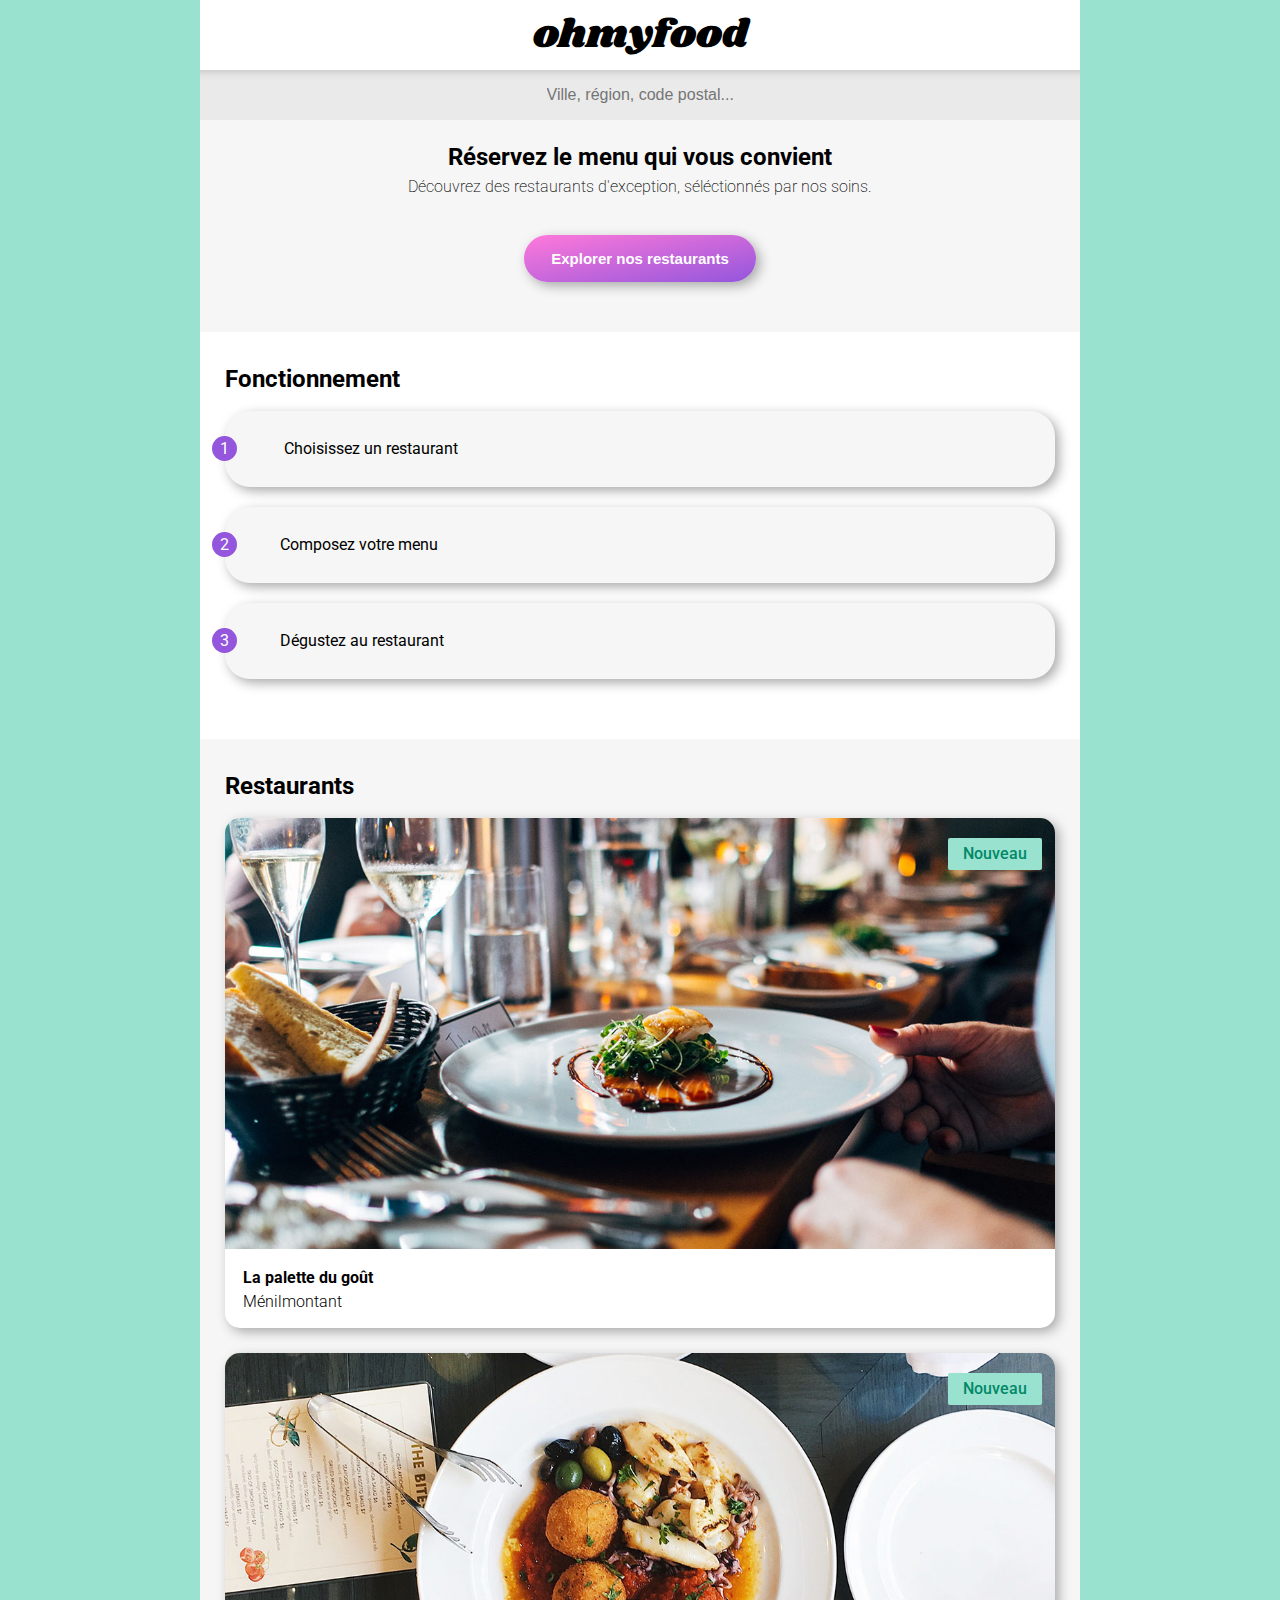
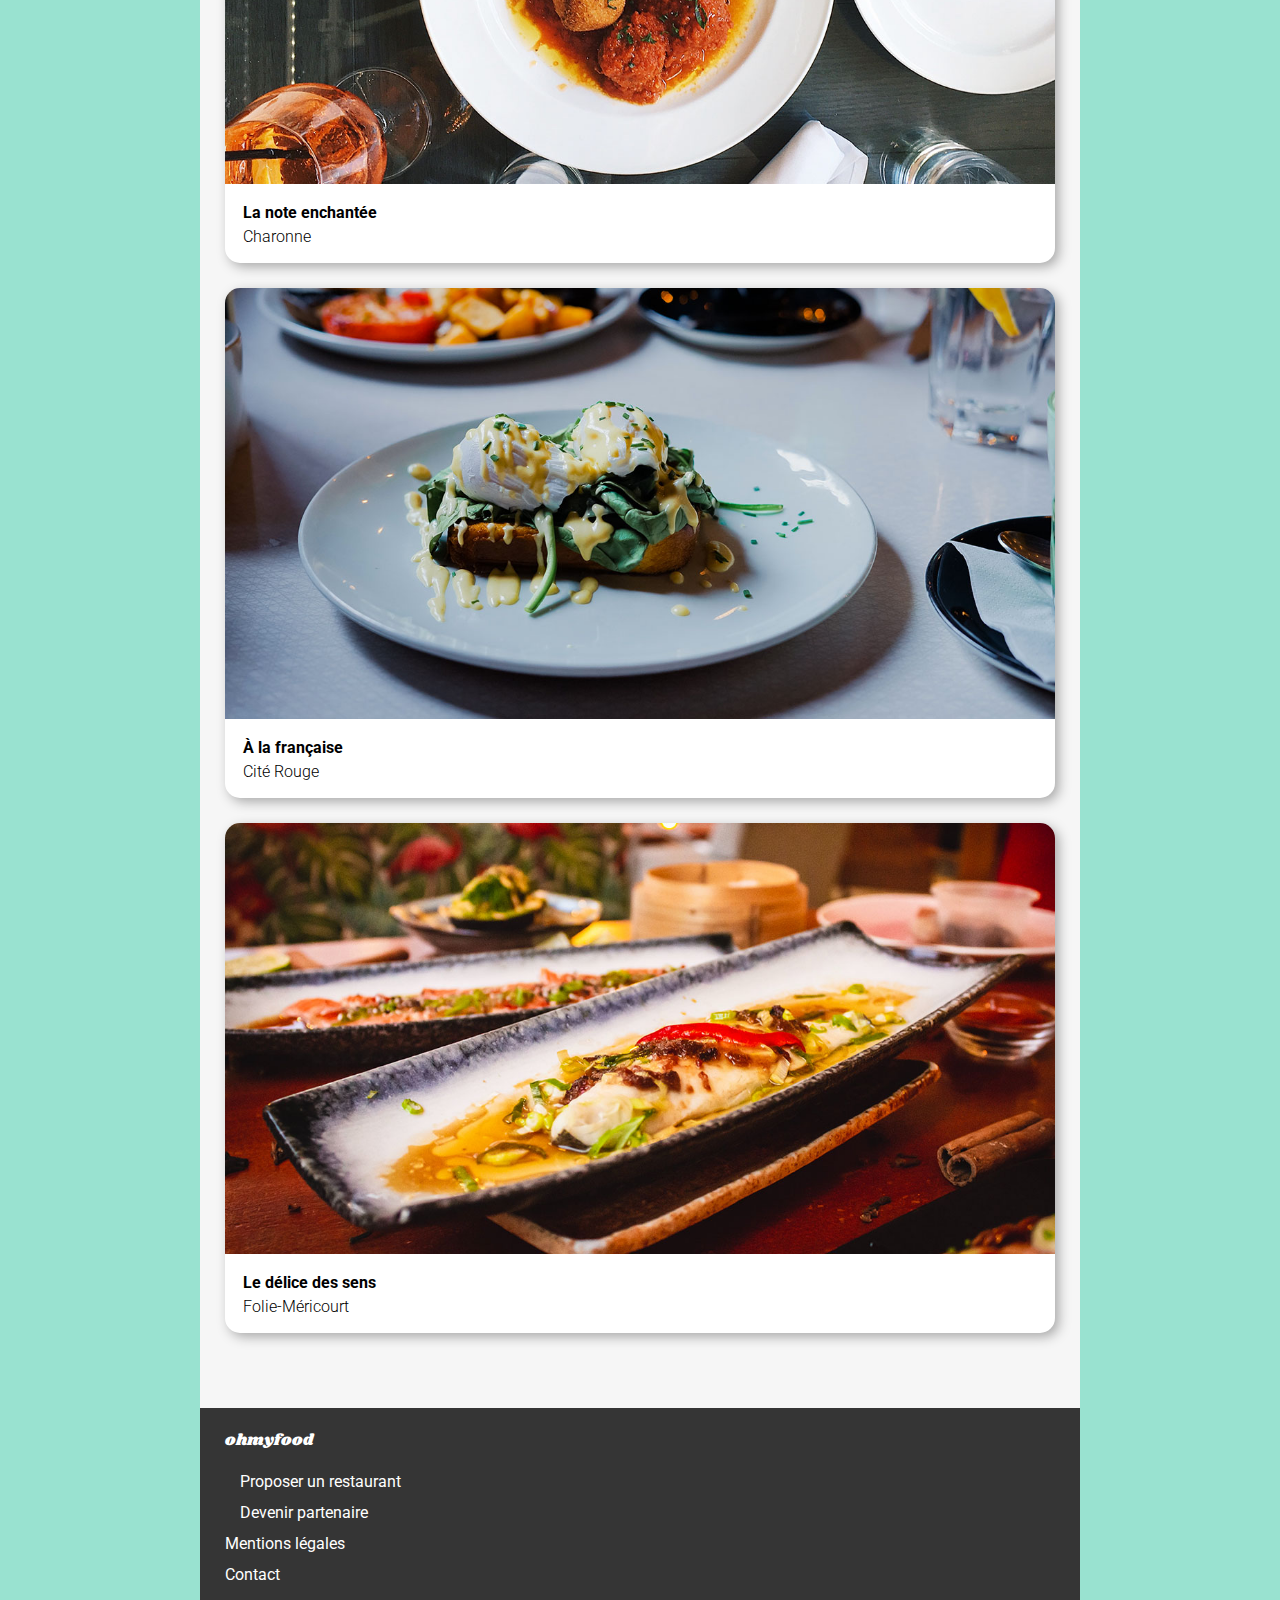
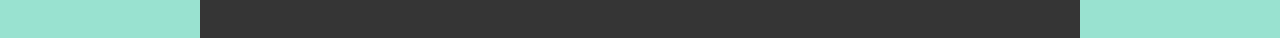
==== commit 2e327170: "reprise" ====
--- a/index.html
+++ b/index.html
@@ -4,11 +4,15 @@
 
 <head>
     <meta charset="utf-8" />
+    <meta name="viewport" content="width=device-width">
 
     <title>ohmyfood</title>
 
     <link rel="stylesheet" href="css/style.css" />
-    
+    <link rel="stylesheet" href="css/demo.css" />
+    <link rel="stylesheet" href="css/tablette.css" />
+    <link rel="stylesheet" href="css/phone.css" />
+
     <link rel="stylesheet" href="https://use.fontawesome.com/releases/v5.8.1/css/all.css" integrity="sha384-50oBUHEmvpQ+1lW4y57PTFmhCaXp0ML5d60M1M7uH2+nqUivzIebhndOJK28anvf" crossorigin="anonymous">
 
     <link rel="preconnect" href="https://fonts.googleapis.com">
@@ -17,23 +21,26 @@
     <link href="https://fonts.googleapis.com/css2?family=Roboto:ital,wght@0,100;0,300;0,400;0,500;0,700;0,900;1,100;1,300;1,400;1,500;1,700;1,900&family=Shrikhand&display=swap" rel="stylesheet">
 </head>
 
-
 <body>
+    <div class="chargement"></div>
     <header>
         <div class="block_titre">
             <h1>ohmyfood</h1>
         </div>
         <div class="input_container">
-            <input class="searchBox" type="search" name="search" placeholder="Ville, région, code postal...">
-            <i class="fas fa-map-marker-alt"></i>
+            <input class="searchbar" type="search" name="search" placeholder="Ville, région, code postal...">
+            <div class="map">
+                <i class="fas fa-map-marker-alt"></i>
+            </div>
         </div>
         <div class="block_resa">
             <h2>Réservez le menu qui vous convient</h2>
             <p>Découvrez des restaurants d'exception, séléctionnés par nos soins.</p>
-            <input type="submit" value="Explorer nos restaurants" class="searchButton">
+            <a href="#haut">
+                <input type="submit" value="Explorer nos restaurants" class="searchButton">
+            </a>
         </div>
     </header>
-    
     <section>
         <h2>Fonctionnement</h2>
         <ul>
@@ -42,17 +49,10 @@
             <li><i class="fas fa-store"></i>Dégustez au restaurant</li>
         </ul>
     </section>
-
     <main>
-<<<<<<< Updated upstream
-        <h2>Restaurants</h2>
-=======
         <div id="haut">
             <h2>Restaurants</h2>
         </div>
-        <div class="desktop">
-<!-- bloc-1:card restaurant -->
->>>>>>> Stashed changes
         <a href="menu_la_palette_du_gout.html">
             <figure>
                 <div class="image">
@@ -62,9 +62,11 @@
                     </div>
                 </div>
                 <figcaption>
-                    <h3>La palette du goût</h3>
-                    <i class="far fa-heart"></i>
-                    <p>Ménilmontant</p>
+                    <div class="nom_resto">
+                        <h3>La palette du goût</h3>
+                        <p>Ménilmontant</p>
+                    </div>
+                    <i class="fas fa-heart"></i>
                 </figcaption>
             </figure>
         </a>
@@ -77,9 +79,11 @@
                     </div>
                 </div>
                 <figcaption>
-                    <h3>La note enchantée</h3>
-                    <i class="far fa-heart"></i>
-                    <p>Charonne</p>
+                    <div class="nom_resto">
+                        <h3>La note enchantée</h3>
+                        <p>Charonne</p>
+                    </div>
+                    <i class="fas fa-heart"></i>
                 </figcaption>
             </figure>
         </a>
@@ -87,9 +91,11 @@
             <figure>
                 <img src="images/restaurants/a_la_francaise.jpg" alt="a la francaise">
                 <figcaption>
-                    <h3>À la française</h3>
-                    <i class="far fa-heart"></i>
-                    <p>Cité Rouge</p>
+                    <div class="nom_resto">
+                        <h3>À la française</h3>
+                        <p>Cité Rouge</p>
+                    </div>
+                    <i class="fas fa-heart"></i>
                 </figcaption>
             </figure>
         </a>
@@ -97,24 +103,23 @@
             <figure>
                 <img src="images/restaurants/le_delice_des_sens.jpg" alt="le délice des sens">
                 <figcaption>
-                    <h3>Le délice des sens</h3>
-                    <i class="far fa-heart"></i>
-                    <p>Folie-Méricourt</p>
+                    <div class="nom_resto">
+                        <h3>Le délice des sens</h3>
+                        <p>Folie-Méricourt</p>
+                    </div>
+                    <i class="fas fa-heart"></i>
                 </figcaption>
             </figure>
         </a>
-        </div>
     </main>
+    <footer>
+        <h1>ohmyfood</h1>
+        <ul>
+            <li><a href=""><i class="fas fa-utensils"></i> Proposer un restaurant</a></li>
+            <li><a href=""><i class="fas fa-hands-helping"></i> Devenir partenaire</a></li>
+            <li><a href="">Mentions légales</a></li>
+            <li><a href="mailto:paul.jacobi.edit@gmail.com?subject=ohmyfood&body=yeah!">Contact</a></li>
+        </ul>
+    </footer>
 </body>
-
-<footer>
-    <h1>ohmyfood</h1>
-    <ul>
-        <li><a href=""><i class="fas fa-utensils"></i> Proposer un restaurant</a></li>
-        <li><a href=""><i class="fas fa-hands-helping"></i> Devenir partenaire</a></li>
-        <li><a href="">Mentions légales</a></li>
-        <li><a href="">Contact</a></li>
-    </ul>
-</footer>
-
-
+</html>
--- a/css/style.css
+++ b/css/style.css
@@ -1,676 +1,739 @@
-html, body, div, span, applet, object, iframe,
-h1, h2, h3, h4, h5, h6, p, blockquote, pre,
-a, abbr, acronym, address, big, cite, code,
-del, dfn, em, img, ins, kbd, q, s, samp,
-small, strike, strong, sub, sup, tt, var,
-b, u, i, center,
-dl, dt, dd, ol, ul, li,
-fieldset, form, label, legend,
-table, caption, tbody, tfoot, thead, tr, th, td,
-article, aside, canvas, details, embed, 
-figure, figcaption, footer, header, hgroup, 
-menu, nav, output, ruby, section, summary,
-time, mark, audio, video {
-	margin: 0;
-	padding: 0;
-	border: 0;
-	font-size: 100%;
-	font: inherit;
-	vertical-align: baseline;
-}
+html, body, div, span, applet, object, iframe, h1, h2, h3, h4, h5, h6, p, blockquote, pre, a, abbr, acronym, address, big, cite, code, del, dfn, em, img, ins, kbd, q, s, samp, small, strike, strong, sub, sup, tt, var, b, u, i, center, dl, dt, dd, ol, ul, li, fieldset, form, label, legend, table, caption, tbody, tfoot, thead, tr, th, td, article, aside, canvas, details, embed, figure, figcaption, footer, header, hgroup, menu, nav, output, ruby, section, summary, time, mark, audio, video {
+  margin: 0;
+  padding: 0;
+  border: 0;
+  font-size: 100%;
+  font: inherit;
+  vertical-align: baseline;
+}
+
 /* HTML5 display-role reset for older browsers */
-article, aside, details, figcaption, figure, 
-footer, header, hgroup, menu, nav, section {
-	display: block;
-}
+article, aside, details, figcaption, figure, footer, header, hgroup, menu, nav, section {
+  display: block;
+}
+
 body {
-	line-height: 1;
-}
+  line-height: 1;
+}
+
 ol, ul {
-	list-style: none;
-}
+  list-style: none;
+}
+
 blockquote, q {
-	quotes: none;
-}
-blockquote:before, blockquote:after,
+  quotes: none;
+}
+
+blockquote:before, blockquote:after {
+  content: '';
+  content: none;
+}
+
 q:before, q:after {
-	content: '';
-	content: none;
-}
+  content: '';
+  content: none;
+}
+
 table {
-	border-collapse: collapse;
-	border-spacing: 0;
-}
-
-body { 
-	background-color: blanchedalmond;
-	font-family: Roboto;
-	margin-left: 200px;
-	margin-right: 200px;
+  border-collapse: collapse;
+  border-spacing: 0;
+}
+
+body {
+  background-color: #99E2D0;
+  font-family: Roboto;
+  margin-left: 200px;
+  margin-right: 200px;
 }
 
 body header {
-	margin-top: 0px;
-}
-
+  margin-top: 0px;
+}
 
 h2 {
-	font-family: Roboto;
-	font-weight: bold;
+  font-family: Roboto;
+  font-weight: bold;
 }
 
 p {
-	font-family: Roboto;
+  font-family: Roboto;
 }
 
 header .block_titre {
-	font-family: Shrikhand;
-	font-size: 40px;
-	padding-bottom: 15px;
-	background-color: #fff;
-	padding-top: 15px;
-<<<<<<< Updated upstream
-}
-
-.block_titre h1 {
-	position: relative;
-=======
-	display: flex;
-	flex-direction: row;
-	justify-content: space-around;
-	align-items: center;
->>>>>>> Stashed changes
+  font-family: Shrikhand;
+  font-size: 40px;
+  padding-bottom: 15px;
+  background-color: #fff;
+  padding-top: 15px;
+  display: -webkit-box;
+  display: -ms-flexbox;
+  display: flex;
+  -webkit-box-orient: horizontal;
+  -webkit-box-direction: normal;
+      -ms-flex-direction: row;
+          flex-direction: row;
+  -ms-flex-pack: distribute;
+      justify-content: space-around;
+  -webkit-box-align: center;
+      -ms-flex-align: center;
+          align-items: center;
 }
 
 .block_titre i {
-	position: absolute;
-	left: 260px;
-	bottom: 395px;
-	color: #353535;
-	font-size: 28px;
+  color: #353535;
+  font-size: 28px;
 }
 
 a {
-	text-decoration: none;
-	color: black;
-}
-
-header .searchBox {
-	position: relative;
-	width: 100%;
-	padding-bottom: 15px;
-	padding-top: 15px;
-	text-align: center;
-	border: none;
-	background-color: #eaeaea;
-	color: #353535;
-	outline: 0;
-	-webkit-box-shadow: inset 0 12px 13px -20px rgba(0,0,0,0.8);
-    -moz-box-shadow: inset 0 12px 16px -20px rgba(0,0,0,0.8);
-    box-shadow: inset 0 12px 16px -20px rgba(0,0,0,0.8);
-}
-
-.input_container i {
-	position:absolute; 
-	left: 420px; 
-	top: 85px; 
-	padding: 9px 8px; 
-	color: #353535;
+  text-decoration: none;
+  color: black;
+}
+
+.input_container {
+  display: -webkit-box;
+  display: -ms-flexbox;
+  display: flex;
+  -webkit-box-orient: horizontal;
+  -webkit-box-direction: reverse;
+      -ms-flex-direction: row-reverse;
+          flex-direction: row-reverse;
+  -webkit-box-pack: center;
+      -ms-flex-pack: center;
+          justify-content: center;
+  -webkit-box-align: baseline;
+      -ms-flex-align: baseline;
+          align-items: baseline;
+  gap: 20px;
+  width: 100%;
+  padding-bottom: 15px;
+  padding-top: 15px;
+  text-align: center;
+  border: none;
+  background-color: #eaeaea;
+  color: #353535;
+  outline: 0;
+  -webkit-box-shadow: inset 0 12px 13px -20px rgba(0, 0, 0, 0.8);
+  box-shadow: inset 0 12px 16px -20px rgba(0, 0, 0, 0.8);
+}
+
+.searchbar {
+  border: none;
+  font-size: 16px;
+  color: #353535;
+  background-color: #eaeaea;
+}
+
+.map i {
+  color: #353535;
 }
 
 header .block_resa {
-	padding-top: 25px;
-	padding-bottom: 25px;
-	background-color: #f6f6f6;
+  padding-top: 25px;
+  padding-bottom: 25px;
+  background-color: #f6f6f6;
 }
 
 header .block_resa h2 {
-	font-size: 24px;
-	padding-bottom: 10px;
+  font-size: 24px;
+  padding-bottom: 10px;
 }
 
 header .block_resa p {
-	font-weight: 200;
-	padding-bottom: 15px;
-}
-
-header .block_resa .searchButton {
-	background-color: #e671da;
-	background: linear-gradient(to bottom right, #ef74da, #9d59dc);
-	border: none;
-	border-radius: 25px;
-	padding: 15px;
-	padding-right: 18px;
-	padding-left: 18px;
-	font-size: 15px;
-	color: white;
-	box-shadow: 4px 4px 12px #aaa;
-	font-weight: bold;
-	cursor: pointer;
+  font-weight: 200;
+  padding-bottom: 15px;
+  margin-left: 45px;
+  margin-right: 45px;
+}
+
+.searchButton {
+  background-color: #FF79DA;
+  background: -webkit-gradient(linear, left top, right bottom, from(#FF79DA), to(#9356dc));
+  background: linear-gradient(to bottom right, #FF79DA, #9356dc);
+  border: none;
+  border-radius: 25px;
+  padding: 15px 27px;
+  font-size: 15px;
+  color: white;
+  -webkit-box-shadow: 4px 4px 12px #aaa;
+          box-shadow: 4px 4px 12px #aaa;
+  font-weight: bold;
+  cursor: pointer;
+  margin-top: 25px;
+  margin-bottom: 25px;
+}
+
+.searchButton:hover {
+  -webkit-filter: brightness(115%);
+          filter: brightness(115%);
+  -webkit-box-shadow: 5px 5px 12px gray;
+          box-shadow: 5px 5px 12px gray;
+}
+
+section {
+  background-color: #fff;
+  padding-top: 35px;
+  padding-bottom: 40px;
+}
+
+section ul {
+  list-style-type: none;
+  text-align: left;
+}
+
+section h2 {
+  text-align: left;
+  font-size: 24px;
+  padding-bottom: 20px;
+  margin-left: 25px;
+}
+
+section li {
+  counter-increment: list;
+  margin-bottom: 20px;
+  margin-left: 25px;
+  margin-right: 25px;
+  border-radius: 25px;
+  padding-top: 30px;
+  padding-bottom: 30px;
+  background-color: #f6f6f6;
+  font-weight: 400;
+  -webkit-box-shadow: 4px 4px 12px #aaa;
+          box-shadow: 4px 4px 12px #aaa;
+  cursor: pointer;
+}
+
+section li i {
+  color: #7e7e7e;
+  padding-left: 15px;
+  padding-right: 20px;
+  width: 23px;
+  height: auto;
+}
+
+section li i:hover {
+  color: #9356dc;
+}
+
+section li::before {
+  content: counter(list);
+  border-radius: 50%;
+  margin-right: 0.5rem;
+  padding: 0.2rem 0.5rem;
+  background: #9356dc;
+  border-color: #9356dc;
+  color: #fff;
+  margin-left: -13px;
+}
+
+section li:hover {
+  background-color: #f5edff;
+}
+
+section li:hover i {
+  color: #9356dc;
+}
+
+header {
+  text-align: center;
+  margin-top: 25px;
+}
+
+main {
+  background-color: #f6f6f6;
+  padding-top: 35px;
+  padding-bottom: 50px;
+}
+
+main h2 {
+  text-align: left;
+  font-size: 24px;
+  padding-bottom: 20px;
+  margin-left: 25px;
+}
+
+main figure {
+  border-radius: 15px;
+  background-color: #fff;
+  margin-left: 25px;
+  margin-right: 25px;
+  margin-bottom: 25px;
+  max-width: 100%;
+  height: auto;
+  -webkit-box-shadow: 4px 4px 12px #aaa;
+          box-shadow: 4px 4px 12px #aaa;
+}
+
+main figure:hover {
+  background-color: #f5edff;
+}
+
+main img {
+  max-width: 100%;
+  height: auto;
+  border-top-left-radius: 15px;
+  border-top-right-radius: 15px;
+}
+
+main a {
+  text-decoration: none;
+}
+
+main figcaption {
+  display: -webkit-box;
+  display: -ms-flexbox;
+  display: flex;
+  -webkit-box-pack: justify;
+      -ms-flex-pack: justify;
+          justify-content: space-between;
+  padding: 18px;
+}
+
+main h3 {
+  color: black;
+  font-weight: bold;
+  margin-bottom: 8px;
+}
+
+main p {
+  color: black;
+  font-weight: 300;
+}
+
+main i {
+  font-size: 24px;
+  color: #fff;
+  -webkit-text-stroke-width: 1px;
+  -webkit-text-stroke-color: black;
+}
+
+main i:hover {
+  display: block;
+  color: #FF79DA;
+  background: -webkit-linear-gradient(#9356DC, #FF79DA);
+  -webkit-background-clip: text;
+  -webkit-text-fill-color: transparent;
+  -webkit-text-stroke-width: 0px;
+  cursor: pointer;
+}
+
+main .image {
+  position: relative;
+}
+
+main .image .sticker {
+  z-index: 1;
+  position: absolute;
+  right: 13px;
+  top: 20px;
+}
+
+main .image .sticker p {
+  background: #99e2d0;
+  color: #028867;
+  font-weight: 500;
+  padding-right: 25px;
+  padding: 15px;
+  padding-top: 8px;
+  padding-bottom: 8px;
+  border-radius: 2px;
 }
 
 .image_pres img {
-	max-width: 100%;
-	max-height: 100%;
-	margin-top: 0;
+  max-width: 100%;
+  height: auto;
+  position: relative;
+  z-index: 0;
 }
 
 .entrees {
-	padding-top: 25px;
-	background-color: #fff;
+  padding-top: 35px;
+  border-top-left-radius: 40px;
+  border-top-right-radius: 40px;
+  background-color: #fff;
+  position: relative;
 }
 
 .entrees h2 {
-	padding-top: 25px;
-	border-top-left-radius: 40px;
-	border-top-right-radius: 40px;
-	background-color: #fff;
-}
-
-section {
-	background-color: #fff;
-	padding-top: 35px;
-	padding-bottom: 40px;
-}
-
-section ul {
-	list-style-type: none;
-	text-align: left;
-}
-
-section h2 {
-	text-align: left;
-	font-size: 24px;
-	padding-bottom: 20px;
-	margin-left: 25px;
-}
-
-section li {
-	counter-increment: list;
-	margin-bottom: 20px;
-	margin-left: 25px;
-	margin-right: 25px;
-	border-radius: 25px;
-	padding-top: 30px;
-	padding-bottom: 30px;
-	background-color: #f6f6f6;
-	font-weight: 400;
-	box-shadow: 4px 4px 12px #aaa;
-	cursor: pointer;
-}
-
-section li i {
-	color: #7e7e7e;
-	padding-left: 15px;
-	padding-right: 20px;
-	width: 23px;
-	height: auto;
-}
-
-section li i:hover {
-	color: #9356dc;
-}
-
-section li::before {
-	content: counter(list);
-	border-radius: 50%;
-	margin-right: 0.5rem; 
-	padding: 0.2rem 0.5rem;
-	background: #9356dc;
-	border-color: #9356dc;
-	color: #fff;
-	margin-left: -13px;
-}
-
-section li:hover {
-	background-color: #f5edff;
-}
-
-section li:hover i {
-	color: #9356dc;
-}
-
-header {
-	text-align: center;
-	margin-top: 25px;
-}
-
-.desktop {
-	display: flex;
-	flex-direction: row;
-	flex-wrap: wrap;
-	justify-content: center;
-}
-
-main figure {
-	width: 440px;
-	height: auto;
-}
-
-main {
-	background-color: #f6f6f6;
-	padding-top: 35px;
-	padding-bottom: 50px;
-}
-
-main h2 {
-	text-align: left;
-	font-size: 24px;
-	padding-bottom: 20px;
-	margin-left: 25px;
-}
-
-main figure {
-	border-radius: 15px;
-	background-color: #fff;
-	margin-left: 25px;
-	margin-right: 25px;
-	margin-bottom: 25px;
-	width: 370px;
-	height: auto;
-	box-shadow: 4px 4px 12px #aaa;
-}
-
-main figure:hover {
-	background-color: #f5edff;
-}
-
-main img {
-	width: 370px;
-	height: auto;
-	border-top-left-radius: 15px;
-	border-top-right-radius: 15px;
-}
-
-main a {
-	text-decoration: none;
-}
-
-main h3 {
-	color: black;
-	font-weight: bold;
-	text-align: left;
-	padding-left: 15px;
-	padding-top: 14px;
-}
-
-main p {
-	color: black;
-	font-weight: 300;
-	text-align: left;
-	padding-left: 15px;
-	padding-bottom: 15px;
-	margin-top: -15px;
-}
-
-main i {
-	font-size: 24px;
-<<<<<<< Updated upstream
-	text-align: right;
-	margin-right: -280px;
-	color: grey;
-=======
-	color: #fff;
-	-webkit-text-stroke-width: 1px;
-	-webkit-text-stroke-color: black;
-}
-
-main i:hover {
-	font-size: 24px;
-	color: #9c47fc;
-	display: block;
-	background: -webkit-linear-gradient(#9356dc, #FF79DA);
-	-webkit-background-clip: text;
-	-webkit-text-fill-color: transparent;
-	-webkit-text-stroke-color: #fff;
-	transition: 0.3s;
-	-webkit-text-stroke-width: none;
->>>>>>> Stashed changes
-}
-
-main .image {
-	position: relative;
-}
-
-main .image .sticker {
-    z-index: 1;
-    position: absolute;
-	right: 13px;
-	top: 30px;
-}
-
-main .image .sticker p {
-	background: #99e2d0;
-	color: #028867;
-	font-weight: 500;
-	padding-right: 25px;
-	padding: 15px;
-	padding-top: 8px;
-	padding-bottom: 8px;
-	border-radius: 2px;
-}
-
-<<<<<<< Updated upstream
-=======
-.image_pres img {
-	width: 1000px;
-	height: auto;
-	max-width: 100%;
-	position: relative;
-	z-index: 0;
+  font-family: Shrikhand;
+  font-size: 32px;
+}
+
+.block_titre_menu {
+  display: -webkit-box;
+  display: -ms-flexbox;
+  display: flex;
+  -webkit-box-orient: horizontal;
+  -webkit-box-direction: normal;
+      -ms-flex-direction: row;
+          flex-direction: row;
+  -webkit-box-pack: justify;
+      -ms-flex-pack: justify;
+          justify-content: space-between;
+  -webkit-box-align: center;
+      -ms-flex-align: center;
+          align-items: center;
+  margin-left: 25px;
+  margin-right: 40px;
+  margin-bottom: 50px;
+}
+
+.block_titre_menu i {
+  font-size: 24px;
+  color: #f6f6f6;
+  -webkit-text-stroke-width: 1px;
+  -webkit-text-stroke-color: black;
+}
+
+.block_titre_menu i:hover {
+  display: block;
+  color: #FF79DA;
+  background: -webkit-linear-gradient(#9356DC, #FF79DA);
+  -webkit-background-clip: text;
+  -webkit-text-fill-color: transparent;
+  -webkit-text-stroke-width: 0px;
+  cursor: pointer;
+}
+
+.subtitle p {
+  margin-top: 27px;
+  margin-left: 25px;
+  font-weight: 300;
+}
+
+.trait {
+  border-bottom: solid #99e2d0 3px;
+  padding-top: 5px;
+  margin-left: 25px;
+  width: 38px;
 }
 
 .entrees {
-	padding-top: 35px;
-	border-top-left-radius: 40px;
-	border-top-right-radius: 40px;
-	background-color: #fff;
-	position: relative;
-}
-
-.entrees h2 {
-	font-family: Shrikhand;
-	font-size: 32px;
-}
-
-.block_titre_menu {
-	display: flex;
-	flex-direction: row;
-	justify-content: space-between;
-	align-items: center;
-	margin-left: 25px;
-	margin-right: 40px;
-	margin-bottom: 50px;
-}
-
-.block_titre_menu i {
-	font-size: 24px;
-	color: #f6f6f6;
-	-webkit-text-stroke-width: 1px;
-	-webkit-text-stroke-color: black;
-}
-
-.block_titre_menu i:hover {
-	font-size: 24px;
-	color: #9c47fc;
-	display: block;
-	background: -webkit-linear-gradient(#9356dc, #FF79DA);
-	-webkit-background-clip: text;
-	-webkit-text-fill-color: transparent;
-	-webkit-text-stroke-color: #fff;
-	transition: 0.3s;
-	-webkit-text-stroke-width: none;
-}
-
-.subtitle p {
-	margin-top: 27px;
-	margin-left: 25px;
-	font-weight: 300;
-}
-
-.trait {
-	border-bottom: solid #99e2d0 3px;
-	padding-top: 5px;
-	margin-left: 25px;
-	width: 38px;
-}
-
-.entrees {
-	background-color: #f6f6f6;
-	margin-top: -127px;
+  background-color: #f6f6f6;
+  margin-top: -127px;
 }
 
 .plats {
-	background-color: #f6f6f6;
-	padding-top: 50px;
+  background-color: #f6f6f6;
+  padding-top: 50px;
+  margin-top: -1px;
 }
 
 .desserts {
-	background-color: #f6f6f6;
-	padding-top: 50px;
-	padding-bottom: 50px;
+  background-color: #f6f6f6;
+  padding-top: 50px;
+  padding-bottom: 50px;
+  margin-top: -1px;
 }
 
 .container_cards {
-	display: flex;
-	flex-direction: column;
-	gap: 20px;
-	margin-top: 18px;
-	margin-left: 25px;
-	margin-right: 25px;
-}
-
-.entrees figure {
-	width: 100%;
-	padding-right: 20px;
-}
-
-.plats figure {
-	width: 100%;
-	padding-right: 20px;
-}
-
-.desserts figure {
-	width: 100%;
-	padding-right: 20px;
+  display: -webkit-box;
+  display: -ms-flexbox;
+  display: flex;
+  -webkit-box-orient: vertical;
+  -webkit-box-direction: normal;
+      -ms-flex-direction: column;
+          flex-direction: column;
+  gap: 20px;
+  margin-top: 18px;
+  margin-left: 25px;
+  margin-right: 25px;
+}
+
+.entrees figure, .plats figure, .desserts figure {
+  width: 100%;
+  padding-right: 20px;
 }
 
 .container_cards {
-	background-color: #f6f6f6;
+  background-color: #f6f6f6;
 }
 
 .card {
-	display: flex;
-	flex-direction: row;
-	justify-content: space-between;
-	align-items: center;
-	background-color: #fff;
-	padding-left: 15px;
-	border-radius: 15px;
-	box-shadow: 4px 4px 12px #aaa;
-	min-width: 0;
+  display: -webkit-box;
+  display: -ms-flexbox;
+  display: flex;
+  -webkit-box-orient: horizontal;
+  -webkit-box-direction: normal;
+      -ms-flex-direction: row;
+          flex-direction: row;
+  -webkit-box-pack: justify;
+      -ms-flex-pack: justify;
+          justify-content: space-between;
+  -webkit-box-align: center;
+      -ms-flex-align: center;
+          align-items: center;
+  background-color: #fff;
+  padding-left: 15px;
+  border-radius: 15px;
+  -webkit-box-shadow: 4px 4px 12px #aaa;
+          box-shadow: 4px 4px 12px #aaa;
+  min-width: 0;
 }
 
 figure .nom {
-	font-weight: bold;
-	margin-bottom: 9px;
-	padding-top: 14px;
-	display: -webkit-box;
-	-webkit-line-clamp: 1;
-	-webkit-box-orient: vertical;  
-	overflow: hidden;
+  font-weight: bold;
+  margin-bottom: 9px;
+  padding-top: 14px;
+  display: -webkit-box;
+  -webkit-line-clamp: 1;
+  -webkit-box-orient: vertical;
+  overflow: hidden;
 }
 
 figure .description {
-	font-weight: 300;
-	margin-bottom: 14px;
-	display: -webkit-box;
-	-webkit-line-clamp: 1;
-	-webkit-box-orient: vertical;  
-	overflow: hidden;
+  font-weight: 300;
+  margin-bottom: 14px;
+  display: -webkit-box;
+  -webkit-line-clamp: 1;
+  -webkit-box-orient: vertical;
+  overflow: hidden;
 }
 
 .checkbox {
-	padding-left: 25px;
-	padding-right: 25px;
-	padding-top: 23px;
-	padding-bottom: 23px;
-	background-color: #99e2d0;
-	border-bottom-right-radius: 15px;
-	border-top-right-radius: 15px;
-	display: none;
-	animation: scaleIn 0.3s linear 0s normal forwards;
+  padding-left: 25px;
+  padding-right: 25px;
+  padding-top: 23px;
+  padding-bottom: 23px;
+  background-color: #99e2d0;
+  border-bottom-right-radius: 15px;
+  border-top-right-radius: 15px;
+  display: none;
+  -webkit-animation: scaleIn 0.3s linear 0s normal forwards;
+          animation: scaleIn 0.3s linear 0s normal forwards;
 }
 
 figure .prix {
-	font-weight: bold;
+  font-weight: bold;
 }
 
 figure .figdown {
-	display: flex;
-	flex-direction: row;
-	justify-content: space-between;
+  display: -webkit-box;
+  display: -ms-flexbox;
+  display: flex;
+  -webkit-box-orient: horizontal;
+  -webkit-box-direction: normal;
+      -ms-flex-direction: row;
+          flex-direction: row;
+  -webkit-box-pack: justify;
+      -ms-flex-pack: justify;
+          justify-content: space-between;
+}
+
+@-webkit-keyframes LoadCard {
+  0% {
+    -webkit-transform: translateY(150px);
+            transform: translateY(150px);
+  }
+  100% {
+    -webkit-transform: translateY(0);
+            transform: translateY(0);
+  }
 }
 
 @keyframes LoadCard {
-	0% {
-		transform: translateY(150px);
-	}
-  
-	100% {
-		transform: translateY(0);
-	}
+  0% {
+    -webkit-transform: translateY(150px);
+            transform: translateY(150px);
+  }
+  100% {
+    -webkit-transform: translateY(0);
+            transform: translateY(0);
+  }
+}
+
+@-webkit-keyframes aPPear {
+  0% {
+    opacity: 0;
+  }
+  100% {
+    opacity: 1;
+  }
 }
 
 @keyframes aPPear {
-	0% {
-		opacity: 0;
-	}
-  
-	100% {
-		opacity: 1;
-	}
+  0% {
+    opacity: 0;
+  }
+  100% {
+    opacity: 1;
+  }
 }
 
 .load_1 {
-	animation: LoadCard 1.3s ease 0s 1 normal forwards,
-	aPPear 2.5s ease-in 0s 1 normal forwards;
+  -webkit-animation: LoadCard 1.3s ease 0s 1 normal forwards, aPPear 2.5s ease-in 0s 1 normal forwards;
+          animation: LoadCard 1.3s ease 0s 1 normal forwards, aPPear 2.5s ease-in 0s 1 normal forwards;
 }
 
 .load_2 {
-    animation: LoadCard 1.3s ease 0.2s 1 normal forwards,
-	aPPear 2.7s ease-in 0s 1 normal forwards;
+  -webkit-animation: LoadCard 1.3s ease 0.2s 1 normal forwards, aPPear 2.7s ease-in 0s 1 normal forwards;
+          animation: LoadCard 1.3s ease 0.2s 1 normal forwards, aPPear 2.7s ease-in 0s 1 normal forwards;
 }
 
 .load_3 {
-    animation: LoadCard 1.3s ease 0.4s 1 normal forwards,
-	aPPear 2.9s ease-in 0s 1 normal forwards;
+  -webkit-animation: LoadCard 1.3s ease 0.4s 1 normal forwards, aPPear 2.9s ease-in 0s 1 normal forwards;
+          animation: LoadCard 1.3s ease 0.4s 1 normal forwards, aPPear 2.9s ease-in 0s 1 normal forwards;
 }
 
 .load_4 {
-	animation: LoadCard 1.3s ease 0.6s 1 normal forwards,
-	aPPear 3.1s ease-in 0s 1 normal forwards;
+  -webkit-animation: LoadCard 1.3s ease 0.6s 1 normal forwards, aPPear 3.1s ease-in 0s 1 normal forwards;
+          animation: LoadCard 1.3s ease 0.6s 1 normal forwards, aPPear 3.1s ease-in 0s 1 normal forwards;
 }
 
 .load_5 {
-	animation: LoadCard 1.3s ease 0.8s 1 normal forwards,
-	aPPear 3.3s ease-in 0s 1 normal forwards;
+  -webkit-animation: LoadCard 1.3s ease 0.8s 1 normal forwards, aPPear 3.3s ease-in 0s 1 normal forwards;
+          animation: LoadCard 1.3s ease 0.8s 1 normal forwards, aPPear 3.3s ease-in 0s 1 normal forwards;
 }
 
 .load_6 {
-	animation: LoadCard 1.3s ease 1s 1 normal forwards,
-	aPPear 3.5s ease-in 0s 1 normal forwards;
+  -webkit-animation: LoadCard 1.3s ease 1s 1 normal forwards, aPPear 3.5s ease-in 0s 1 normal forwards;
+          animation: LoadCard 1.3s ease 1s 1 normal forwards, aPPear 3.5s ease-in 0s 1 normal forwards;
 }
 
 .load_7 {
-	animation: LoadCard 1.3s ease 1.2s 1 normal forwards,
-	aPPear 3.7s ease-in 0s 1 normal forwards;
+  -webkit-animation: LoadCard 1.3s ease 1.2s 1 normal forwards, aPPear 3.7s ease-in 0s 1 normal forwards;
+          animation: LoadCard 1.3s ease 1.2s 1 normal forwards, aPPear 3.7s ease-in 0s 1 normal forwards;
 }
 
 .load_8 {
-	animation: LoadCard 1.3s ease 1.4s 1 normal forwards,
-	aPPear 3.9s ease-in 0s 1 normal forwards;
+  -webkit-animation: LoadCard 1.3s ease 1.4s 1 normal forwards, aPPear 3.9s ease-in 0s 1 normal forwards;
+          animation: LoadCard 1.3s ease 1.4s 1 normal forwards, aPPear 3.9s ease-in 0s 1 normal forwards;
 }
 
 .load_9 {
-	animation: LoadCard 1.3s ease 1.6s 1 normal forwards,
-	aPPear 5.0s ease-in 0s 1 normal forwards;
+  -webkit-animation: LoadCard 1.3s ease 1.6s 1 normal forwards, aPPear 5.0s ease-in 0s 1 normal forwards;
+          animation: LoadCard 1.3s ease 1.6s 1 normal forwards, aPPear 5.0s ease-in 0s 1 normal forwards;
 }
 
 .load_10 {
-	animation: LoadCard 1.3s ease 1.8s 1 normal forwards,
-	aPPear 5.2s ease-in 0s 1 normal forwards;
+  -webkit-animation: LoadCard 1.3s ease 1.8s 1 normal forwards, aPPear 5.2s ease-in 0s 1 normal forwards;
+          animation: LoadCard 1.3s ease 1.8s 1 normal forwards, aPPear 5.2s ease-in 0s 1 normal forwards;
 }
 
 .load_11 {
-	animation: LoadCard 1.3s ease 2s 1 normal forwards,
-	aPPear 5.4s ease-in 0s 1 normal forwards;
+  -webkit-animation: LoadCard 1.3s ease 2s 1 normal forwards, aPPear 5.4s ease-in 0s 1 normal forwards;
+          animation: LoadCard 1.3s ease 2s 1 normal forwards, aPPear 5.4s ease-in 0s 1 normal forwards;
 }
 
 .load_12 {
-	animation: LoadCard 1.3s ease 2.2s 1 normal forwards,
-	aPPear 5.6s ease-in 0s 1 normal forwards;
+  -webkit-animation: LoadCard 1.3s ease 2.2s 1 normal forwards, aPPear 5.6s ease-in 0s 1 normal forwards;
+          animation: LoadCard 1.3s ease 2.2s 1 normal forwards, aPPear 5.6s ease-in 0s 1 normal forwards;
 }
 
 .load_13 {
-	animation: LoadCard 1.3s ease 2.4s 1 normal forwards,
-	aPPear 5.8s ease-in 0s 1 normal forwards;
+  -webkit-animation: LoadCard 1.3s ease 2.4s 1 normal forwards, aPPear 5.8s ease-in 0s 1 normal forwards;
+          animation: LoadCard 1.3s ease 2.4s 1 normal forwards, aPPear 5.8s ease-in 0s 1 normal forwards;
 }
 
 .card:hover {
-	cursor: pointer;
+  cursor: pointer;
 }
 
 .card:hover .checkbox {
-	display: block;
-}
-
+  display: block;
+}
+
+@-webkit-keyframes scaleIn {
+  0% {
+    -webkit-transform: scaleX(0);
+            transform: scaleX(0);
+    -webkit-transform-origin: 100% 100%;
+            transform-origin: 100% 100%;
+  }
+  100% {
+    -webkit-transform: scaleX(1);
+            transform: scaleX(1);
+    -webkit-transform-origin: 100% 100%;
+            transform-origin: 100% 100%;
+  }
+}
 
 @keyframes scaleIn {
-	0% {
-	  transform: scaleX(0);
-	  transform-origin: 100% 100%;
-	}
-  
-	100% {
-	  transform: scaleX(1);
-	  transform-origin: 100% 100%;
-	}
+  0% {
+    -webkit-transform: scaleX(0);
+            transform: scaleX(0);
+    -webkit-transform-origin: 100% 100%;
+            transform-origin: 100% 100%;
+  }
+  100% {
+    -webkit-transform: scaleX(1);
+            transform: scaleX(1);
+    -webkit-transform-origin: 100% 100%;
+            transform-origin: 100% 100%;
+  }
 }
 
 .checkbox i {
-	color: #fff;
-	font-size: 23px;
-	animation: roTate 0.3s linear 0s 1 normal forwards;
+  color: #fff;
+  font-size: 23px;
+  -webkit-animation: roTate 0.3s linear 0s 1 normal forwards;
+          animation: roTate 0.3s linear 0s 1 normal forwards;
+}
+
+@-webkit-keyframes roTate {
+  0% {
+    -webkit-transform: rotate(0);
+            transform: rotate(0);
+  }
+  100% {
+    -webkit-transform: rotate(360deg);
+            transform: rotate(360deg);
+  }
 }
 
 @keyframes roTate {
-	0% {
-	  transform: rotate(0);
-	}
-  
-	100% {
-	  transform: rotate(360deg);
-	}
-  }
+  0% {
+    -webkit-transform: rotate(0);
+            transform: rotate(0);
+  }
+  100% {
+    -webkit-transform: rotate(360deg);
+            transform: rotate(360deg);
+  }
+}
 
 .order {
-	display: flex;
-	justify-content: center;
-	background-color: #f6f6f6;
-	padding-bottom: 45px;
-}
-
->>>>>>> Stashed changes
+  display: -webkit-box;
+  display: -ms-flexbox;
+  display: flex;
+  -webkit-box-pack: center;
+      -ms-flex-pack: center;
+          justify-content: center;
+  background-color: #f6f6f6;
+  padding-bottom: 45px;
+  margin-top: -1px;
+}
+
 footer {
-	padding-top: 25px;
-	padding-bottom: 35px;
-	background-color: #353535;
-	color: white;
+  padding-top: 25px;
+  padding-bottom: 40px;
+  background-color: #353535;
+  color: white;
+  margin-bottom: -50px;
 }
 
 footer h1 {
-	font-family: Shrikhand;
-	text-align: left;
-	margin-left: 25px;
-	padding-bottom: 25px;
+  font-family: Shrikhand;
+  text-align: left;
+  margin-left: 25px;
+  padding-bottom: 25px;
 }
 
 footer ul {
-	list-style-type: none;
-	text-align: left;
-	margin-left: 25px;	
+  list-style-type: none;
+  text-align: left;
+  margin-left: 25px;
 }
 
 footer li {
-	margin-bottom: 15px;
+  margin-bottom: 15px;
 }
 
 footer a {
-	text-decoration: none;
-	color: white;
+  text-decoration: none;
+  color: white;
 }
 
 footer i {
-	padding-right: 15px;
-}+  padding-right: 15px;
+}
+/*# sourceMappingURL=style.css.map */--- a/css/demo.css
+++ b/css/demo.css
@@ -0,0 +1,59 @@
+.chargement {
+    border: 10px solid #f3f3f3;
+    border-top: 10px solid #9356DC;
+    border-bottom: 10px solid #9356DC;
+    border-left: 10px solid #FF79DA;
+    border-right: 10px solid #FF79DA;
+    border-radius: 50%;
+    width: 100px;
+    height:100px;
+    margin: auto;
+    position: absolute;
+    top: 0;
+    left: 0;
+    right: 0;
+    bottom: 0;
+    animation: spin 1.5s linear infinite;
+    cursor: pointer;
+	z-index: -1;
+    position: fixed;
+}
+
+@keyframes spin {
+    0% {
+        transform: rotate(0deg);
+    }
+    100% {
+        transform: rotate(360deg)
+    }
+}
+
+header {
+	animation: demoSpinner 3s;
+	animation-timing-function: steps(1, jump-end);
+}
+
+section {
+	animation: demoSpinner 3s;
+	animation-timing-function: steps(1, jump-end);
+}
+
+main {
+	animation: demoSpinner 3s;
+	animation-timing-function: steps(1, jump-end);
+}
+
+footer {
+	animation: demoSpinner 3s;
+	animation-timing-function: steps(1, jump-end);
+}
+
+@keyframes demoSpinner {
+	0% {
+		opacity: 0.3;
+	}
+
+	100% {
+		opacity: 1;
+	}
+}
--- a/css/tablette.css
+++ b/css/tablette.css
@@ -0,0 +1,11 @@
+@media screen and (max-width: 992px) {
+    body {
+        margin-left: 0;
+        margin-right: 0;
+    }
+
+    main figure {
+        width: auto;
+        height: auto;
+    }
+}--- a/css/phone.css
+++ b/css/phone.css
@@ -0,0 +1,11 @@
+@media screen and (max-width: 767px) {
+    body {
+        margin-left: 0;
+        margin-right: 0;
+        background-color: #353535;
+    }
+
+    .entrees {
+        margin-top: -50px;
+    }
+}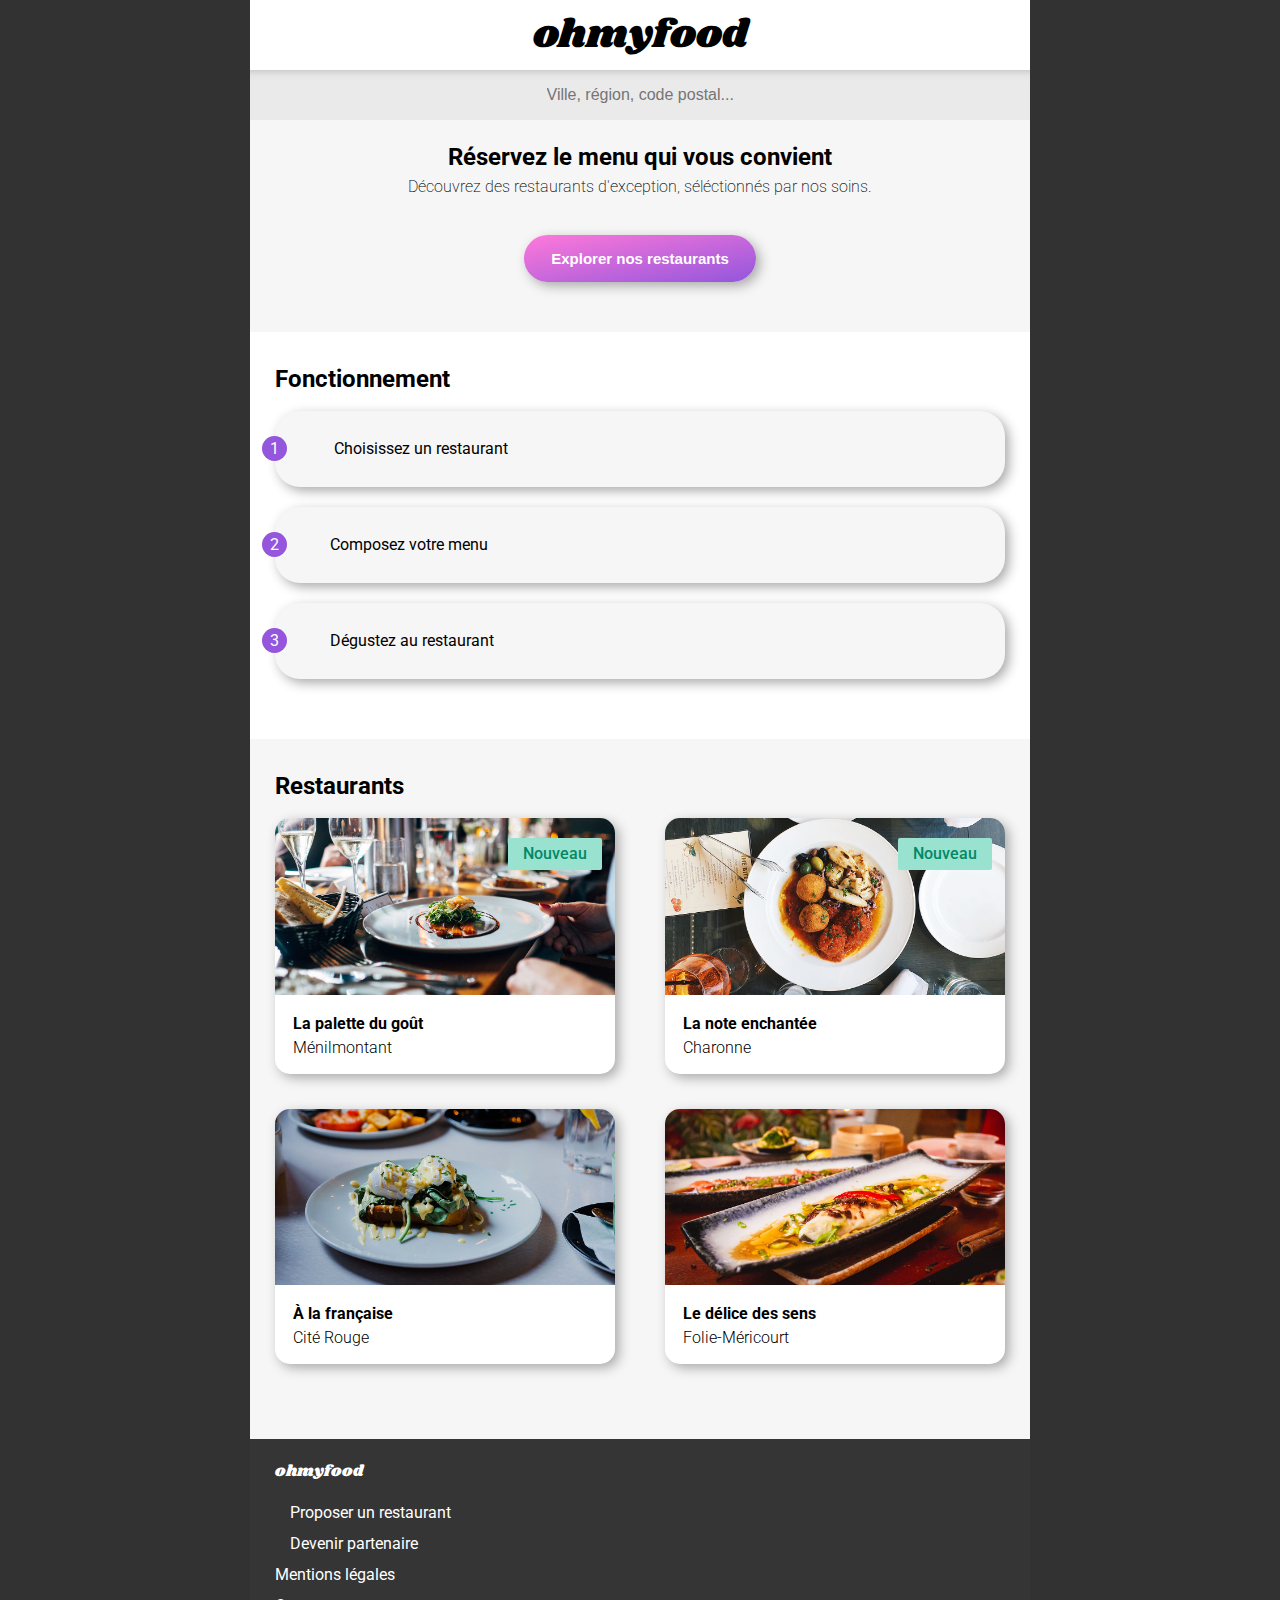
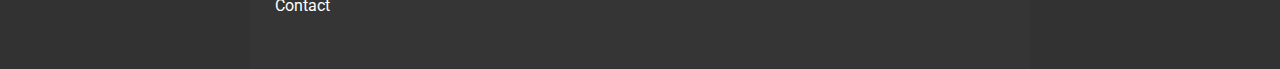
==== commit 3e207400: "Correctifs" ====
--- a/index.html
+++ b/index.html
@@ -53,6 +53,7 @@
         <div id="haut">
             <h2>Restaurants</h2>
         </div>
+        <div class="desktop">
         <a href="menu_la_palette_du_gout.html">
             <figure>
                 <div class="image">
@@ -111,6 +112,7 @@
                 </figcaption>
             </figure>
         </a>
+        </div>
     </main>
     <footer>
         <h1>ohmyfood</h1>
--- a/css/style.css
+++ b/css/style.css
@@ -7,7 +7,6 @@
   vertical-align: baseline;
 }
 
-/* HTML5 display-role reset for older browsers */
 article, aside, details, figcaption, figure, footer, header, hgroup, menu, nav, section {
   display: block;
 }
@@ -40,10 +39,10 @@
 }
 
 body {
-  background-color: #99E2D0;
+  background-color: #323232;
   font-family: Roboto;
-  margin-left: 200px;
-  margin-right: 200px;
+  margin-left: 250px;
+  margin-right: 250px;
 }
 
 body header {
@@ -244,6 +243,15 @@
   padding-bottom: 50px;
 }
 
+.desktop {
+  display: grid;
+  grid-template-columns: 1fr 1fr;
+  grid-template-rows: 1fr 1fr;
+  grid-row-gap: 10px;
+  justify-items: stretch;
+  align-items: stretch;
+}
+
 main h2 {
   text-align: left;
   font-size: 24px;
@@ -336,6 +344,10 @@
   padding-top: 8px;
   padding-bottom: 8px;
   border-radius: 2px;
+}
+
+.image_pres {
+  text-align: center;
 }
 
 .image_pres img {
@@ -735,5 +747,4 @@
 
 footer i {
   padding-right: 15px;
-}
-/*# sourceMappingURL=style.css.map */+}--- a/css/phone.css
+++ b/css/phone.css
@@ -8,4 +8,8 @@
     .entrees {
         margin-top: -50px;
     }
+
+    .desktop {
+        display: block;
+    }
 }